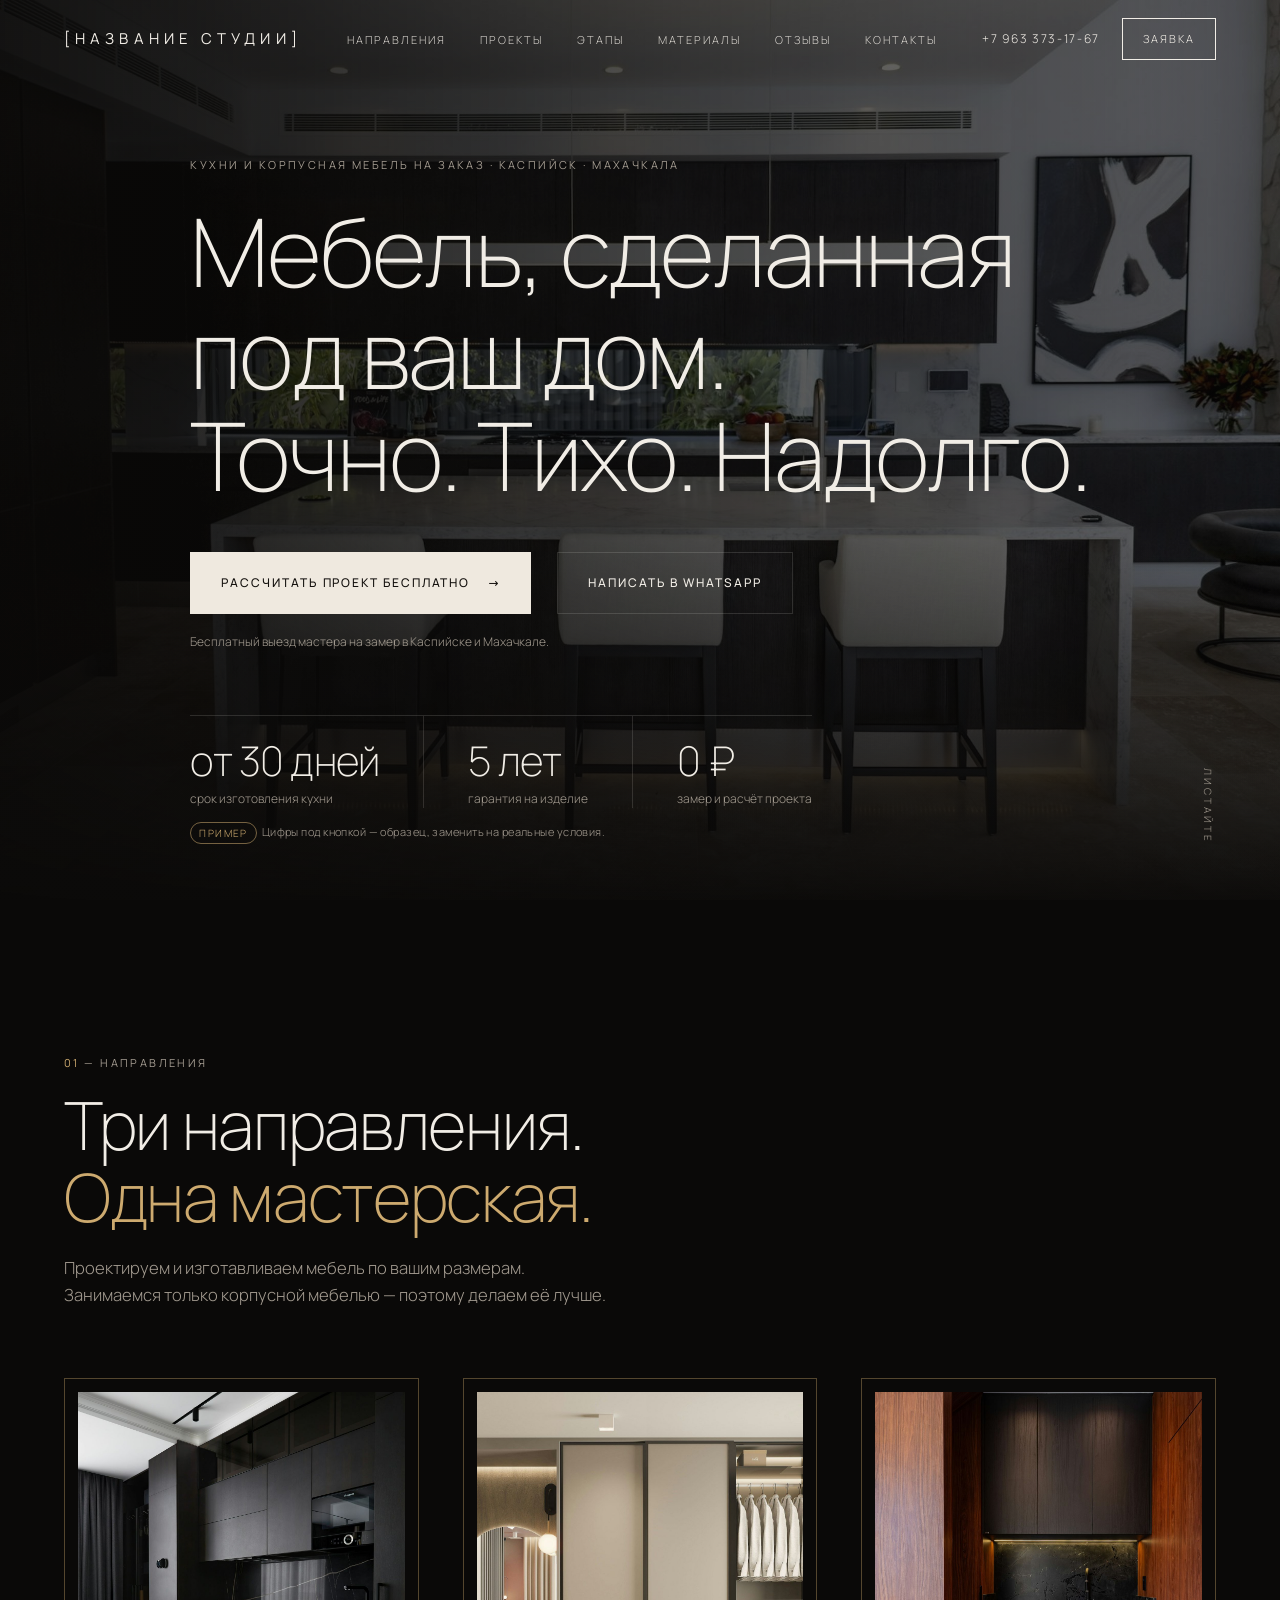
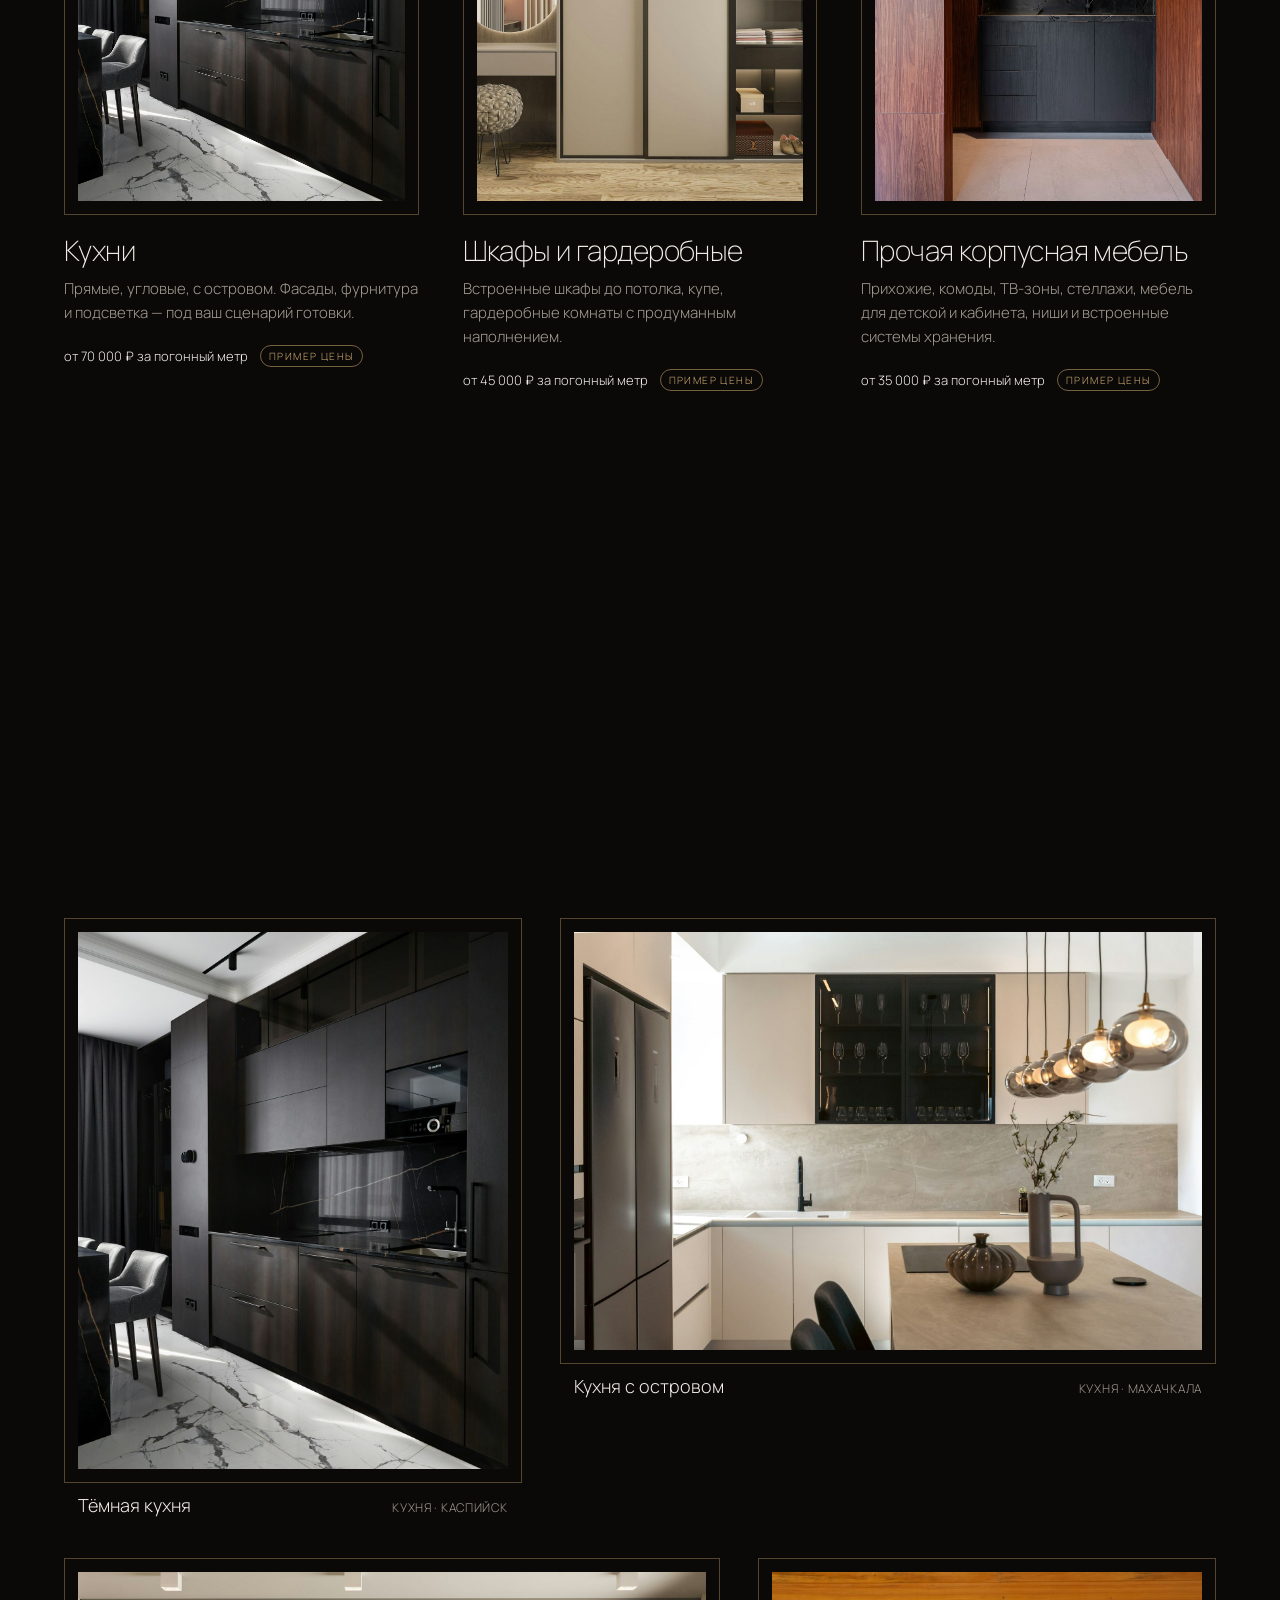
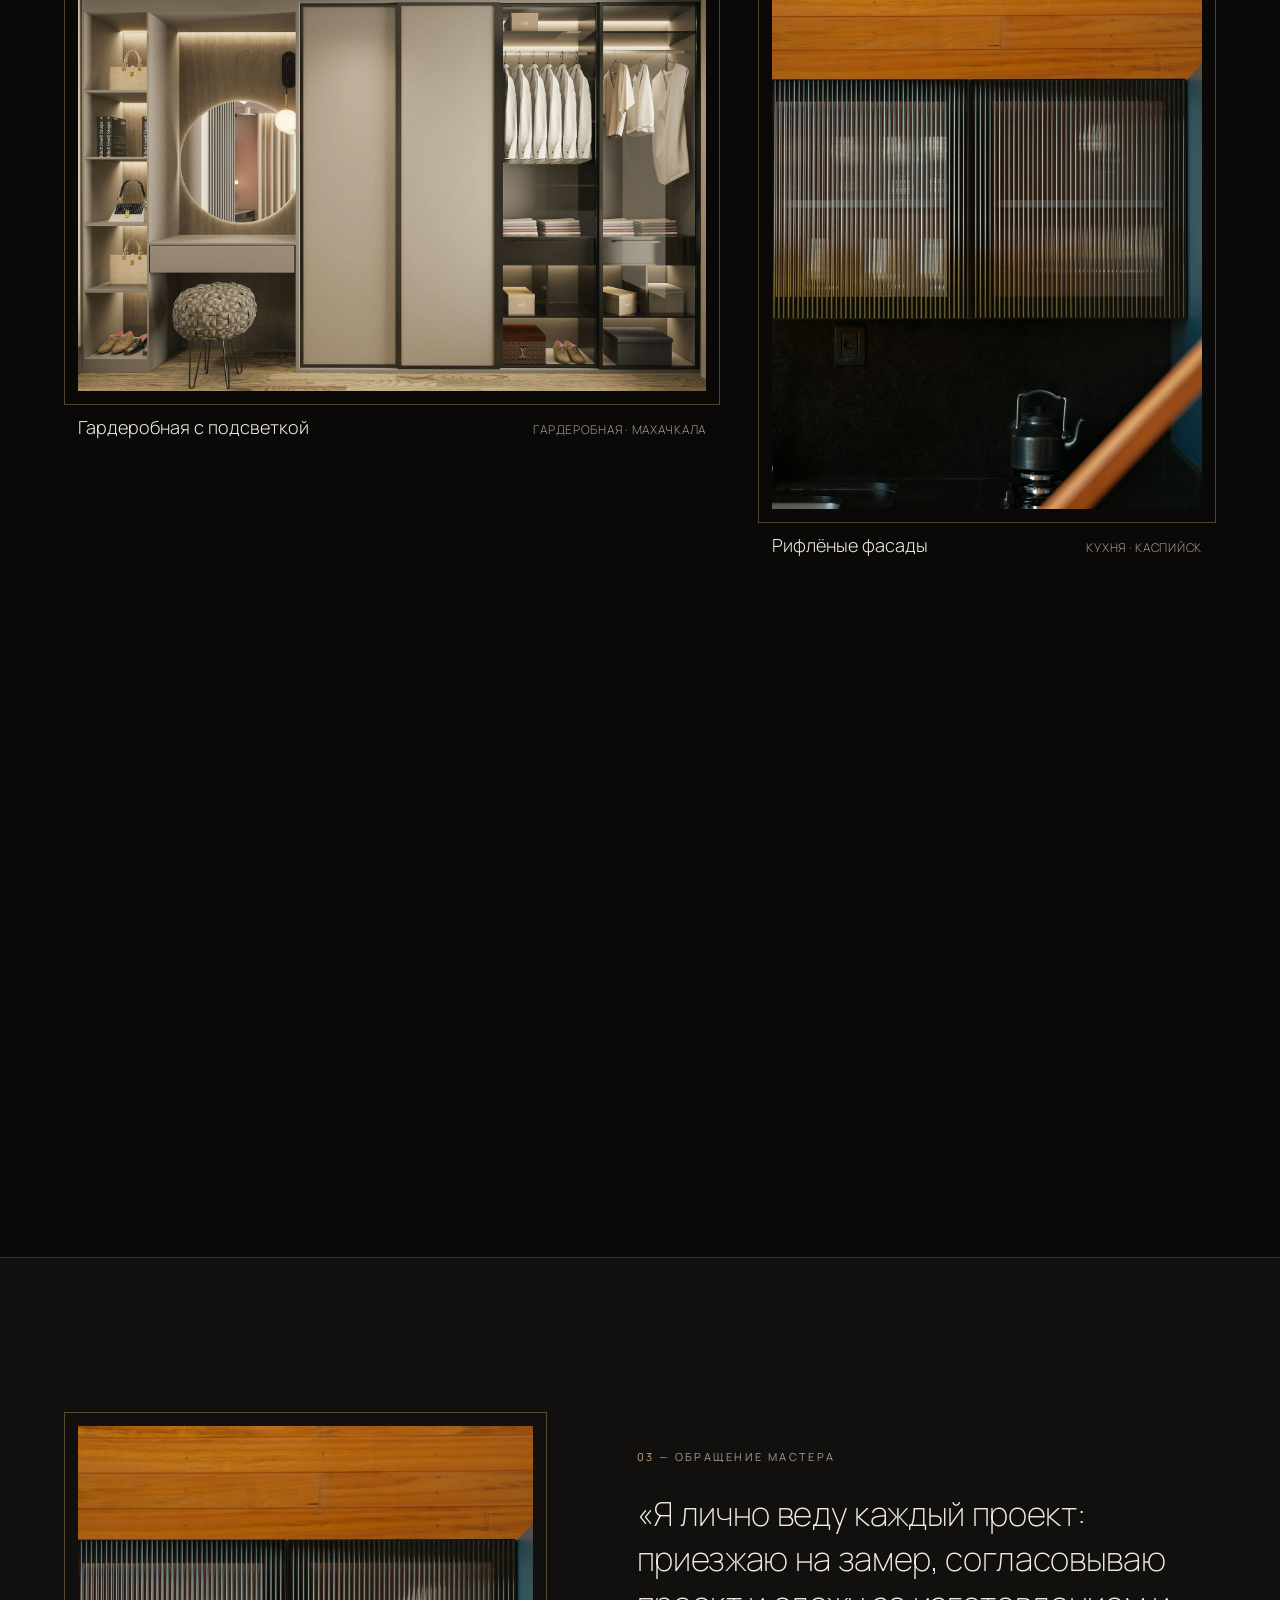
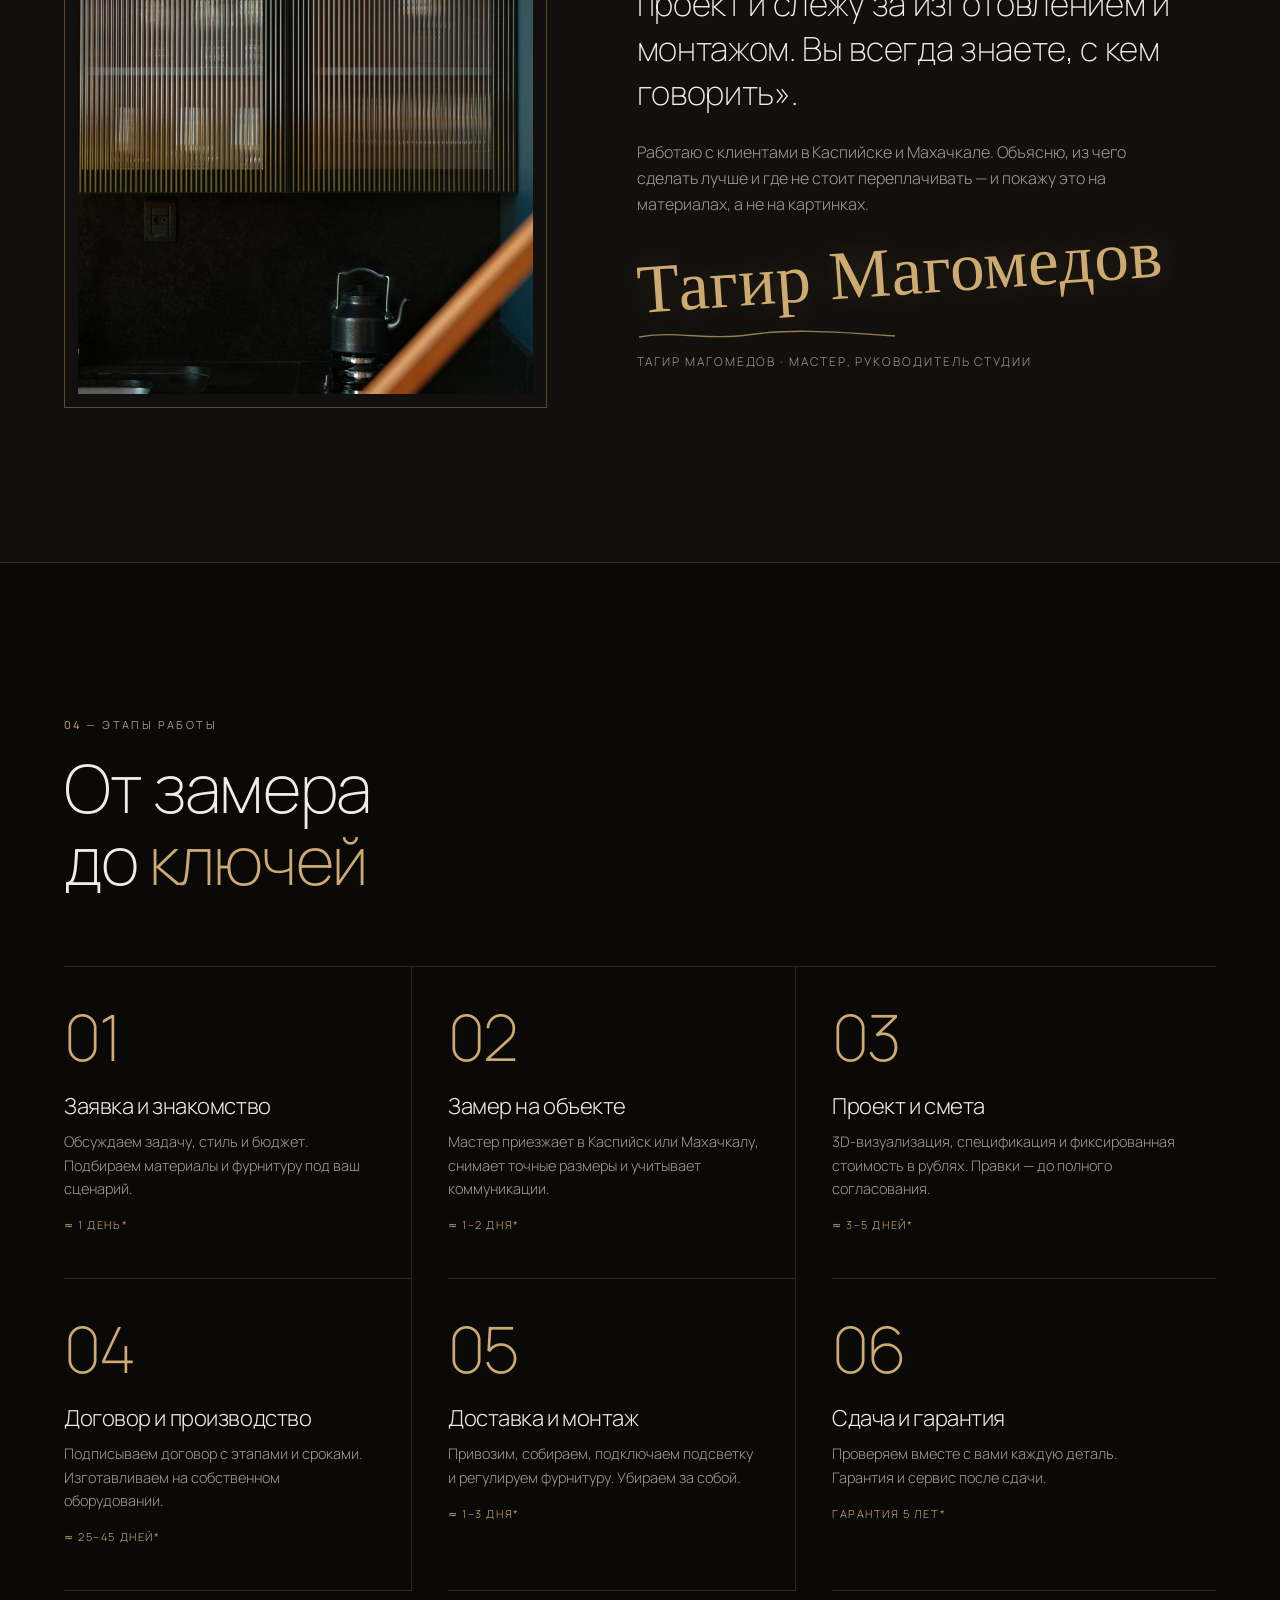
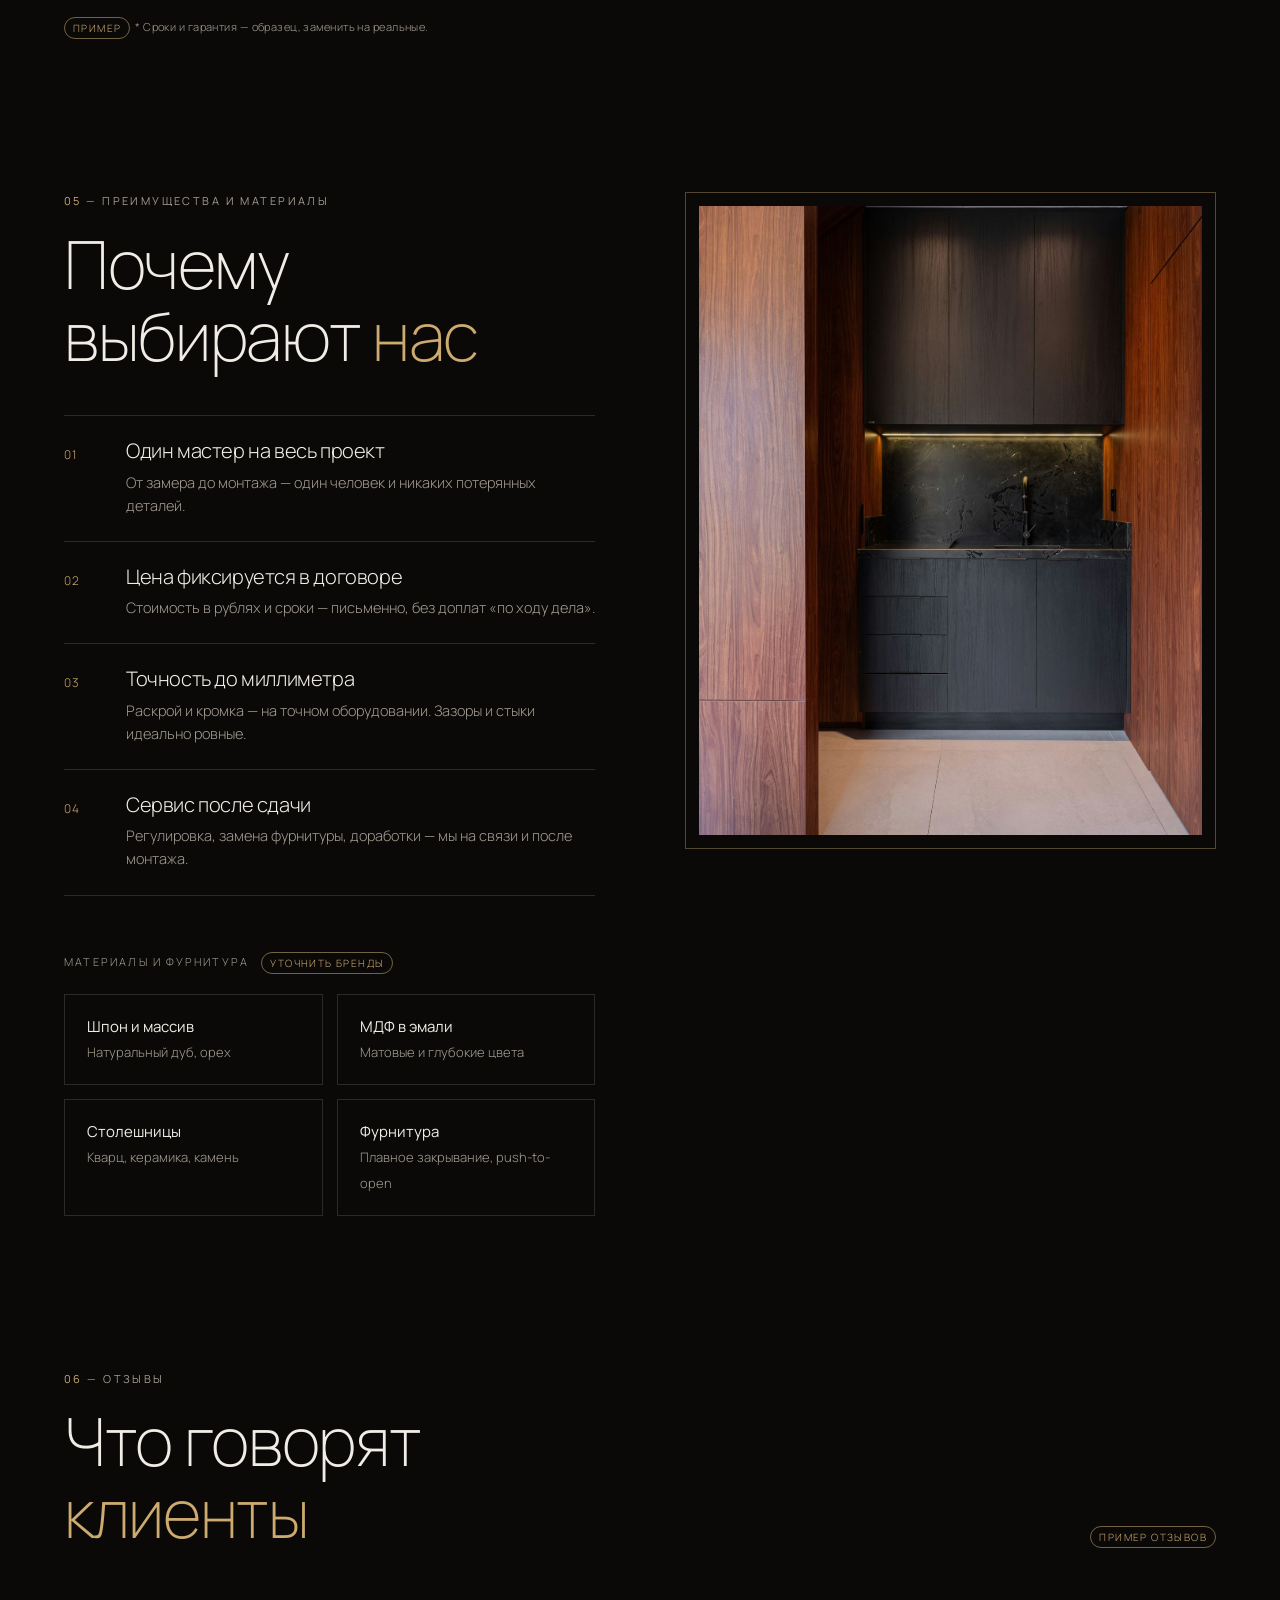
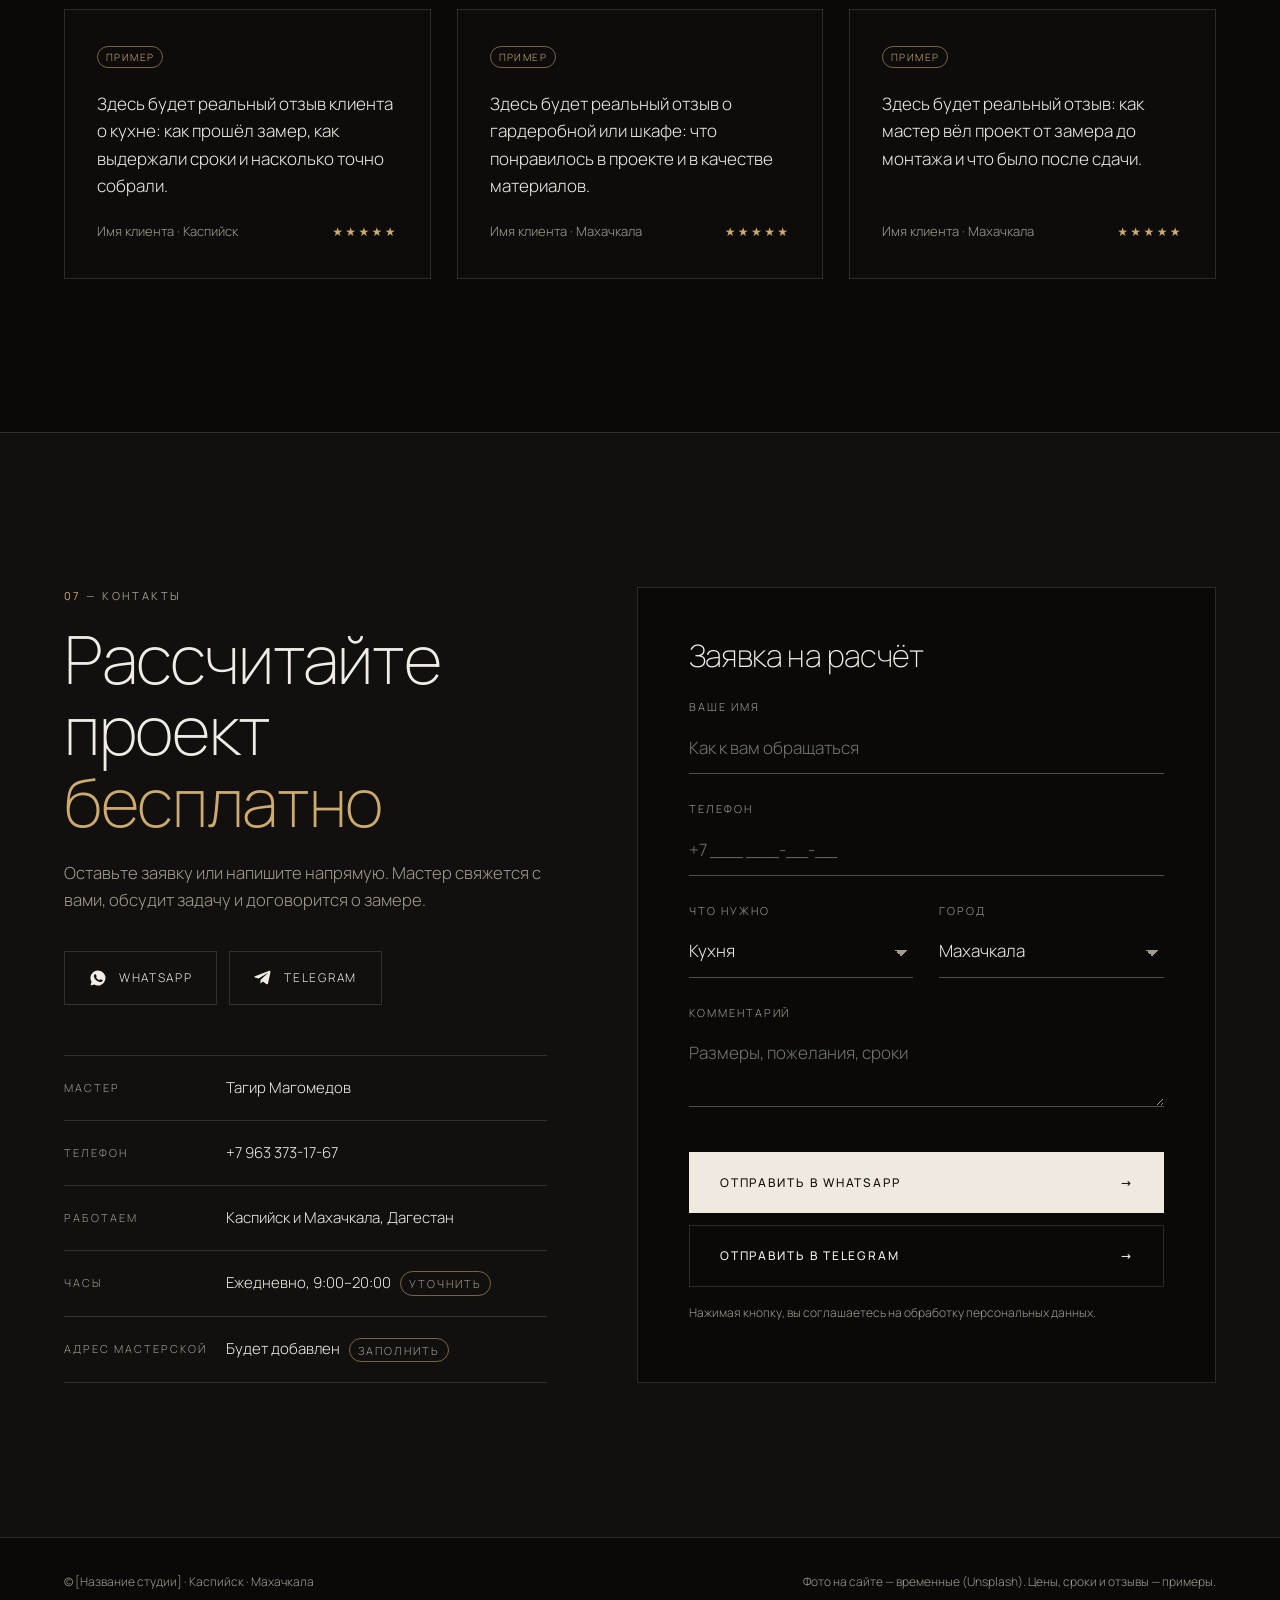
==== index.html @ da03d465 "Site" ====
<!doctype html>
<html lang="ru">
<head>
<meta charset="utf-8">
<meta name="viewport" content="width=device-width,initial-scale=1">
<title>Кухни и корпусная мебель на заказ — Каспийск, Махачкала</title>
<meta name="description" content="Кухни, шкафы, гардеробные и корпусная мебель на заказ в Каспийске и Махачкале. Замер, проект, производство и монтаж. Рассчитать проект бесплатно.">
<meta name="theme-color" content="#0a0908">
<link rel="preload" href="fonts/manrope-cyr.woff2" as="font" type="font/woff2" crossorigin>
<link rel="stylesheet" href="assets/style.css">
</head>
<body>

<header>
  <div class="wrap hd">
    <a href="#top" class="logo" data-brand>[Название студии]</a>
    <nav aria-label="Основное меню">
      <ul>
        <li><a href="#directions">Направления</a></li>
        <li><a href="#portfolio">Проекты</a></li>
        <li><a href="#process">Этапы</a></li>
        <li><a href="#why">Материалы</a></li>
        <li><a href="#reviews">Отзывы</a></li>
        <li><a href="#contact">Контакты</a></li>
      </ul>
    </nav>
    <div class="hd-right">
      <a class="hd-phone" data-phone href="tel:+79633731767">+7 963 373-17-67</a>
      <a class="hd-btn" href="#contact">Заявка</a>
      <button class="burger" aria-label="Меню" aria-expanded="false"><i></i><i></i></button>
    </div>
  </div>
</header>

<main id="top">
<!-- HERO -->
<section class="hero">
  <div class="hero-bg"><img src="img/hero.jpg" alt="Тёмная кухня на заказ с подсвеченным островом" fetchpriority="high"></div>
  <div class="wrap">
    <div class="eyebrow rv">Кухни и корпусная мебель на заказ · Каспийск · Махачкала</div>
    <h1 class="rv" style="--d:.1s"><span>Мебель, сделанная</span><span>под ваш дом.</span><span>Точно. Тихо. Надолго.</span></h1>
    <div class="hero-cta rv" style="--d:.25s">
      <a class="btn btn-light" href="#contact">Рассчитать проект бесплатно <span class="ar">→</span></a>
      <a class="btn btn-line" data-wa href="https://wa.me/79633731767" target="_blank" rel="noopener">Написать в WhatsApp</a>
    </div>
    <p class="hero-note rv" style="--d:.3s">Бесплатный выезд мастера на замер в Каспийске и Махачкале.</p>
    <div class="stats rv" style="--d:.4s">
      <div class="stat"><strong>от 30 дней</strong><span>срок изготовления кухни</span></div>
      <div class="stat"><strong>5 лет</strong><span>гарантия на изделие</span></div>
      <div class="stat"><strong>0 ₽</strong><span>замер и расчёт проекта</span></div>
    </div>
    <p class="stats-note rv" style="--d:.45s"><span class="tag-ex">пример</span>&nbsp; Цифры под кнопкой — образец, заменить на реальные условия.</p>
  </div>
  <div class="scroll-ind">Листайте</div>
</section>

<!-- DIRECTIONS -->
<section class="sec" id="directions">
  <div class="wrap">
    <div class="eyebrow rv"><b>01</b> — Направления</div>
    <h2 class="rv" style="--d:.08s">Три направления.<br><em>Одна мастерская.</em></h2>
    <p class="lead rv" style="--d:.12s">Проектируем и изготавливаем мебель по вашим размерам. Занимаемся только корпусной мебелью — поэтому делаем её лучше.</p>
    <div class="dirs">
      <article class="dir rv">
        <div class="frame"><div class="im"><img src="img/kitchen.jpg" alt="Кухня на заказ" loading="lazy"></div></div>
        <h3>Кухни</h3>
        <p>Прямые, угловые, с островом. Фасады, фурнитура и подсветка — под ваш сценарий готовки.</p>
        <div class="meta"><span>от 70 000 ₽ за погонный метр</span><span class="tag-ex">пример цены</span></div>
      </article>
      <article class="dir rv" style="--d:.1s">
        <div class="frame"><div class="im"><img src="img/wardrobe.jpg" alt="Шкаф-купе и гардеробная" loading="lazy"></div></div>
        <h3>Шкафы и гардеробные</h3>
        <p>Встроенные шкафы до потолка, купе, гардеробные комнаты с продуманным наполнением.</p>
        <div class="meta"><span>от 45 000 ₽ за погонный метр</span><span class="tag-ex">пример цены</span></div>
      </article>
      <article class="dir rv" style="--d:.2s">
        <div class="frame"><div class="im"><img src="img/cabinet.jpg" alt="Корпусная мебель на заказ" loading="lazy"></div></div>
        <h3>Прочая корпусная мебель</h3>
        <p>Прихожие, комоды, ТВ-зоны, стеллажи, мебель для детской и кабинета, ниши и встроенные системы хранения.</p>
        <div class="meta"><span>от 35 000 ₽ за погонный метр</span><span class="tag-ex">пример цены</span></div>
      </article>
    </div>
    <p class="not-do rv">Мы специализируемся на корпусной мебели. Мягкую мебель, столы и стулья не изготавливаем.</p>
  </div>
</section>

<!-- PORTFOLIO -->
<section class="sec" id="portfolio" style="padding-top:0">
  <div class="wrap">
    <div class="pf-head">
      <div>
        <div class="eyebrow rv"><b>02</b> — Проекты</div>
        <h2 class="rv" style="--d:.08s">Работы, которые<br><em>говорят сами</em></h2>
      </div>
      <p class="lead rv" style="margin:0"><span class="tag-ex">фото-заглушки</span><br>Сейчас здесь временные фотографии. Заменим их на реальные работы мастерской.</p>
    </div>
    <div class="pf">
      <figure class="p1 rv"><div class="frame"><div class="im"><img src="img/portfolio-1.jpg" alt="Проект: тёмная кухня" loading="lazy"></div></div><figcaption class="cap"><b>Тёмная кухня</b><span>КУХНЯ · КАСПИЙСК</span></figcaption></figure>
      <figure class="p2 rv" style="--d:.1s"><div class="frame"><div class="im"><img src="img/portfolio-2.jpg" alt="Проект: кухня с островом" loading="lazy"></div></div><figcaption class="cap"><b>Кухня с островом</b><span>КУХНЯ · МАХАЧКАЛА</span></figcaption></figure>
      <figure class="p3 rv"><div class="frame"><div class="im"><img src="img/portfolio-3.jpg" alt="Проект: гардеробная" loading="lazy"></div></div><figcaption class="cap"><b>Гардеробная с подсветкой</b><span>ГАРДЕРОБНАЯ · МАХАЧКАЛА</span></figcaption></figure>
      <figure class="p4 rv" style="--d:.1s"><div class="frame"><div class="im"><img src="img/portfolio-4.jpg" alt="Проект: рифлёные фасады" loading="lazy"></div></div><figcaption class="cap"><b>Рифлёные фасады</b><span>КУХНЯ · КАСПИЙСК</span></figcaption></figure>
      <figure class="p5 rv"><div class="frame"><div class="im"><img src="img/portfolio-5.jpg" alt="Проект: кухня в шпоне" loading="lazy"></div></div><figcaption class="cap"><b>Кухня в шпоне</b><span>КУХНЯ · КАСПИЙСК</span></figcaption></figure>
      <figure class="p6 rv" style="--d:.1s"><div class="frame"><div class="im"><img src="img/portfolio-6.jpg" alt="Проект: шкаф в спальне" loading="lazy"></div></div><figcaption class="cap"><b>Шкаф в спальне</b><span>ШКАФ · МАХАЧКАЛА</span></figcaption></figure>
    </div>
  </div>
</section>

<!-- MASTER -->
<section class="sec master" id="master">
  <div class="wrap master-g">
    <div class="frame rv"><div class="im"><img src="img/material.jpg" alt="Фасады из шпона и рифлёного дерева" loading="lazy"></div></div>
    <div>
      <div class="eyebrow rv"><b>03</b> — Обращение мастера</div>
      <p class="quote rv" style="--d:.08s">«Я лично веду каждый проект: приезжаю на замер, согласовываю проект и слежу за изготовлением и монтажом. Вы всегда знаете, с кем говорить».</p>
      <p class="quote-p rv" style="--d:.14s">Работаю с клиентами в Каспийске и Махачкале. Объясню, из чего сделать лучше и где не стоит переплачивать — и покажу это на материалах, а не на картинках.</p>
      <div class="sign rv" style="--d:.22s">
        <span class="hand" data-master>Тагир Магомедов</span>
        <svg viewBox="0 0 260 14" preserveAspectRatio="none" aria-hidden="true"><path d="M2 9 C 40 2, 70 13, 110 7 S 190 3, 258 8"/></svg>
        <small>Тагир Магомедов · мастер, руководитель студии</small>
      </div>
    </div>
  </div>
</section>

<!-- PROCESS -->
<section class="sec" id="process">
  <div class="wrap">
    <div class="eyebrow rv"><b>04</b> — Этапы работы</div>
    <h2 class="rv" style="--d:.08s">От замера<br>до <em>ключей</em></h2>
    <div class="steps">
      <div class="step rv"><div class="n">01</div><h3>Заявка и знакомство</h3><p>Обсуждаем задачу, стиль и бюджет. Подбираем материалы и фурнитуру под ваш сценарий.</p><span class="d">≈ 1 день*</span></div>
      <div class="step rv" style="--d:.08s"><div class="n">02</div><h3>Замер на объекте</h3><p>Мастер приезжает в Каспийск или Махачкалу, снимает точные размеры и учитывает коммуникации.</p><span class="d">≈ 1–2 дня*</span></div>
      <div class="step rv" style="--d:.16s"><div class="n">03</div><h3>Проект и смета</h3><p>3D-визуализация, спецификация и фиксированная стоимость в рублях. Правки — до полного согласования.</p><span class="d">≈ 3–5 дней*</span></div>
      <div class="step rv"><div class="n">04</div><h3>Договор и производство</h3><p>Подписываем договор с этапами и сроками. Изготавливаем на собственном оборудовании.</p><span class="d">≈ 25–45 дней*</span></div>
      <div class="step rv" style="--d:.08s"><div class="n">05</div><h3>Доставка и монтаж</h3><p>Привозим, собираем, подключаем подсветку и регулируем фурнитуру. Убираем за собой.</p><span class="d">≈ 1–3 дня*</span></div>
      <div class="step rv" style="--d:.16s"><div class="n">06</div><h3>Сдача и гарантия</h3><p>Проверяем вместе с вами каждую деталь. Гарантия и сервис после сдачи.</p><span class="d">гарантия 5 лет*</span></div>
    </div>
    <p class="stats-note rv" style="margin-top:26px"><span class="tag-ex">пример</span>&nbsp; * Сроки и гарантия — образец, заменить на реальные.</p>
  </div>
</section>

<!-- WHY -->
<section class="sec" id="why" style="padding-top:0">
  <div class="wrap adv-g">
    <div>
      <div class="eyebrow rv"><b>05</b> — Преимущества и материалы</div>
      <h2 class="rv" style="--d:.08s">Почему<br>выбирают <em>нас</em></h2>
      <ul class="adv-list">
        <li class="rv"><span class="i">01</span><h3>Один мастер на весь проект</h3><p>От замера до монтажа — один человек и никаких потерянных деталей.</p></li>
        <li class="rv" style="--d:.06s"><span class="i">02</span><h3>Цена фиксируется в договоре</h3><p>Стоимость в рублях и сроки — письменно, без доплат «по ходу дела».</p></li>
        <li class="rv" style="--d:.12s"><span class="i">03</span><h3>Точность до миллиметра</h3><p>Раскрой и кромка — на точном оборудовании. Зазоры и стыки идеально ровные.</p></li>
        <li class="rv" style="--d:.18s"><span class="i">04</span><h3>Сервис после сдачи</h3><p>Регулировка, замена фурнитуры, доработки — мы на связи и после монтажа.</p></li>
      </ul>
      <div class="mats rv">
        <div class="mats-t">Материалы и фурнитура <span class="tag-ex" style="margin-left:8px">уточнить бренды</span></div>
        <div class="mats-g">
          <div class="mat"><b>Шпон и массив</b><span>Натуральный дуб, орех</span></div>
          <div class="mat"><b>МДФ в эмали</b><span>Матовые и глубокие цвета</span></div>
          <div class="mat"><b>Столешницы</b><span>Кварц, керамика, камень</span></div>
          <div class="mat"><b>Фурнитура</b><span>Плавное закрывание, push-to-open</span></div>
        </div>
      </div>
    </div>
    <div class="adv-img rv" style="--d:.1s"><div class="frame"><div class="im"><img src="img/cabinet.jpg" alt="Корпусная мебель, детали фасадов" loading="lazy"></div></div></div>
  </div>
</section>

<!-- REVIEWS -->
<section class="sec" id="reviews" style="padding-top:0">
  <div class="wrap">
    <div class="rev-top">
      <div>
        <div class="eyebrow rv"><b>06</b> — Отзывы</div>
        <h2 class="rv" style="--d:.08s">Что говорят<br><em>клиенты</em></h2>
      </div>
      <p class="rv"><span class="tag-ex">пример отзывов</span></p>
    </div>
    <div class="revs">
      <div class="rev rv"><span class="tag-ex" style="align-self:flex-start">пример</span><q>Здесь будет реальный отзыв клиента о кухне: как прошёл замер, как выдержали сроки и насколько точно собрали.</q><div class="who"><span>Имя клиента · Каспийск</span><span class="stars">★★★★★</span></div></div>
      <div class="rev rv" style="--d:.1s"><span class="tag-ex" style="align-self:flex-start">пример</span><q>Здесь будет реальный отзыв о гардеробной или шкафе: что понравилось в проекте и в качестве материалов.</q><div class="who"><span>Имя клиента · Махачкала</span><span class="stars">★★★★★</span></div></div>
      <div class="rev rv" style="--d:.2s"><span class="tag-ex" style="align-self:flex-start">пример</span><q>Здесь будет реальный отзыв: как мастер вёл проект от замера до монтажа и что было после сдачи.</q><div class="who"><span>Имя клиента · Махачкала</span><span class="stars">★★★★★</span></div></div>
    </div>
  </div>
</section>

<!-- CONTACT -->
<section class="sec contact-sec" id="contact">
  <div class="wrap cg">
    <div>
      <div class="eyebrow rv"><b>07</b> — Контакты</div>
      <h2 class="rv" style="--d:.08s">Рассчитайте<br>проект <em>бесплатно</em></h2>
      <p class="lead rv" style="--d:.12s">Оставьте заявку или напишите напрямую. Мастер свяжется с вами, обсудит задачу и договорится о замере.</p>
      <div class="messengers rv" style="--d:.16s">
        <a class="mbtn wa" data-wa href="https://wa.me/79633731767" target="_blank" rel="noopener"><svg viewBox="0 0 24 24"><path d="M12 2a10 10 0 0 0-8.6 15.1L2 22l5-1.3A10 10 0 1 0 12 2zm5.4 14.2c-.2.6-1.3 1.2-1.8 1.2-.5.1-1 .2-3.3-.7-2.8-1.2-4.600-4-4.700-4.200-.1-.2-1.100-1.500-1.100-2.800s.7-2 1-2.300c.2-.3.500-.3.700-.3h.5c.2 0 .4 0 .6.500l.8 2c.1.200.1.400 0 .500l-.4.600c-.1.200-.3.300-.1.600.2.300.8 1.300 1.700 2.100 1.200 1 2.100 1.300 2.400 1.500.3.100.5.100.6-.1l.9-1.100c.2-.3.400-.2.600-.1l1.900.9c.3.100.5.200.5.300.1.200.1.800-.2 1.400z"/></svg>WhatsApp</a>
        <a class="mbtn tg" data-tg href="https://t.me/+79633731767" target="_blank" rel="noopener"><svg viewBox="0 0 24 24"><path d="M21.900 4.200 18.700 19.400c-.2 1.100-.9 1.300-1.800.8l-5-3.700-2.400 2.300c-.3.300-.5.500-1 .5l.4-5.100 9.300-8.400c.4-.4-.1-.6-.6-.2L6.100 12.800 1.200 11.300c-1.100-.3-1.100-1.100.2-1.600L20.300 2.400c.9-.3 1.700.2 1.600 1.800z"/></svg>Telegram</a>
      </div>
      <div class="cinfo rv" style="--d:.2s">
        <div class="crow"><span>Мастер</span><div data-master>Тагир Магомедов</div></div>
        <div class="crow"><span>Телефон</span><a data-phone href="tel:+79633731767">+7 963 373-17-67</a></div>
        <div class="crow"><span>Работаем</span><div>Каспийск и Махачкала, Дагестан</div></div>
        <div class="crow"><span>Часы</span><div>Ежедневно, 9:00–20:00 <span class="tag-ex" style="margin-left:6px">уточнить</span></div></div>
        <div class="crow"><span>Адрес мастерской</span><div>Будет добавлен <span class="tag-ex" style="margin-left:6px">заполнить</span></div></div>
      </div>
    </div>
    <form id="lead" class="rv" style="--d:.12s" novalidate>
      <h3>Заявка на расчёт</h3>
      <label class="fld"><span>Ваше имя</span><input name="name" required autocomplete="name" placeholder="Как к вам обращаться"></label>
      <label class="fld"><span>Телефон</span><input name="phone" type="tel" required autocomplete="tel" placeholder="+7 ___ ___-__-__" inputmode="tel"></label>
      <div class="row2">
        <label class="fld"><span>Что нужно</span><select name="type"><option>Кухня</option><option>Шкаф / гардеробная</option><option>Прочая корпусная мебель</option></select></label>
        <label class="fld"><span>Город</span><select name="city"><option>Махачкала</option><option>Каспийск</option></select></label>
      </div>
      <label class="fld"><span>Комментарий</span><textarea name="msg" rows="2" placeholder="Размеры, пожелания, сроки"></textarea></label>
      <button class="btn btn-light" type="submit" data-via="wa">Отправить в WhatsApp <span class="ar">→</span></button>
      <button class="btn btn-line" type="submit" data-via="tg" style="margin-top:12px">Отправить в Telegram <span class="ar">→</span></button>
      <p class="ok">Откроется WhatsApp/Telegram с готовым текстом заявки — отправьте его мастеру.</p>
      <p class="fnote">Нажимая кнопку, вы соглашаетесь на обработку персональных данных.</p>
    </form>
  </div>
</section>
</main>

<footer>
  <div class="wrap">
    <span>© <span data-brand>[Название студии]</span> · Каспийск · Махачкала</span>
    <span>Фото на сайте — временные (Unsplash). Цены, сроки и отзывы — примеры.</span>
  </div>
</footer>

<a class="fab" data-wa href="https://wa.me/79633731767" target="_blank" rel="noopener" aria-label="Написать в WhatsApp"><svg viewBox="0 0 24 24"><path d="M12 2a10 10 0 0 0-8.600 15.100L2 22l5-1.300A10 10 0 1 0 12 2zm5.400 14.200c-.2.600-1.300 1.200-1.800 1.200-.5.100-1 .2-3.300-.7-2.800-1.200-4.600-4-4.700-4.200-.1-.2-1.100-1.500-1.100-2.800s.7-2 1-2.300c.2-.3.500-.3.700-.3h.5c.2 0 .4 0 .6.500l.8 2c.1.200.1.400 0 .5l-.4.600c-.1.200-.3.300-.1.600.2.300.8 1.300 1.700 2.100 1.200 1 2.100 1.300 2.400 1.500.3.100.5.100.6-.1l.9-1.100c.2-.3.400-.2.600-.1l1.900.9c.3.100.5.200.5.300.1.200.1.800-.2 1.400z"/></svg></a>

<script src="assets/site.js"></script>
</body>
</html>
---- assets/style.css ----
@font-face{font-family:'Manrope';font-weight:200 700;font-display:swap;src:url(../fonts/manrope-cyr.woff2) format('woff2');unicode-range:U+0301,U+0400-045F,U+0490-0491,U+04B0-04B1,U+2116}
@font-face{font-family:'Manrope';font-weight:200 700;font-display:swap;src:url(../fonts/manrope-latinext.woff2) format('woff2');unicode-range:U+0100-02BA,U+02BD-02C5,U+02C7-02CC,U+02CE-02D7,U+02DD-02FF,U+0304,U+0308,U+0329,U+1D00-1DBF,U+1E00-1E9F,U+1EF2-1EFF,U+2020,U+20A0-20AB,U+20AD-20C4,U+2113,U+2C60-2C7F,U+A720-A7FF}
@font-face{font-family:'Manrope';font-weight:200 700;font-display:swap;src:url(../fonts/manrope-latin.woff2) format('woff2');unicode-range:U+0000-00FF,U+0131,U+0152-0153,U+02BB-02BC,U+02C6,U+02DA,U+02DC,U+0304,U+0308,U+0329,U+2000-206F,U+20AC,U+2122,U+2191,U+2193,U+2212,U+2215,U+FEFF,U+FFFD}
@font-face{font-family:'Marck Script';font-display:swap;src:url(../fonts/marck-cyr.woff2) format('woff2');unicode-range:U+0301,U+0400-045F,U+0490-0491,U+04B0-04B1,U+2116}
@font-face{font-family:'Marck Script';font-display:swap;src:url(../fonts/marck-latin.woff2) format('woff2');unicode-range:U+0000-00FF,U+0131,U+0152-0153,U+02BB-02BC,U+02C6,U+02DA,U+02DC,U+2000-206F,U+20AC,U+2122}

:root{
  --bg:#0a0908;--bg2:#12100e;--bg3:#1a1713;
  --text:#f1ede6;--muted:#a39b90;--line:rgba(241,237,230,.14);
  --gold:#cdaa6f;--btn:#efe9df;
  --pad:clamp(20px,5vw,72px);
  --ease:cubic-bezier(.2,.7,.2,1);
}
*{box-sizing:border-box;margin:0;padding:0}
html{scroll-behavior:smooth;-webkit-text-size-adjust:100%}
body{background:var(--bg);color:var(--text);font-family:'Manrope',system-ui,-apple-system,'Segoe UI',Roboto,sans-serif;font-weight:300;line-height:1.6;overflow-x:hidden;-webkit-font-smoothing:antialiased}
img{display:block;max-width:100%}
a{color:inherit;text-decoration:none}
button,input,select,textarea{font:inherit;color:inherit}
.wrap{padding-inline:var(--pad);max-width:1480px;margin-inline:auto}
section{position:relative}
.eyebrow{font-size:11px;letter-spacing:.22em;text-transform:uppercase;color:var(--muted);font-weight:400}
.eyebrow b{color:var(--gold);font-weight:400}
h1,h2,h3{font-weight:200;letter-spacing:-.02em;line-height:1.08}
h2{font-size:clamp(34px,5.2vw,76px);margin-top:18px}
h2 em{font-style:normal;color:var(--gold)}
.sec{padding:clamp(80px,12vw,170px) 0}
.lead{color:var(--muted);font-size:clamp(16px,1.3vw,19px);max-width:560px;margin-top:22px}
.tag-ex{display:inline-block;font-size:10px;letter-spacing:.14em;text-transform:uppercase;border:1px solid rgba(205,170,111,.55);color:var(--gold);padding:2px 8px;border-radius:20px;vertical-align:middle;white-space:nowrap}

/* buttons */
.btn{display:inline-flex;align-items:center;gap:18px;padding:20px 30px;font-size:12px;letter-spacing:.16em;text-transform:uppercase;font-weight:500;transition:.4s var(--ease);cursor:pointer;border:1px solid transparent;position:relative}
.btn-light{background:var(--btn);color:#14110e}
.btn-light:hover{background:#fff;transform:translateY(-2px);box-shadow:0 14px 40px rgba(205,170,111,.18)}
.btn-light .ar{transition:transform .4s var(--ease)}
.btn-light:hover .ar{transform:translateX(6px)}
.btn-line{border-color:var(--line);color:var(--text);background:transparent}
.btn-line:hover{border-color:var(--gold);color:var(--gold)}
.link-u{font-size:12px;letter-spacing:.16em;text-transform:uppercase;border-bottom:1px solid var(--text);padding-bottom:4px;transition:.3s}
.link-u:hover{color:var(--gold);border-color:var(--gold)}

/* header */
header{position:fixed;inset:0 0 auto 0;z-index:50;transition:background .5s,backdrop-filter .5s,padding .4s}
header.solid{background:rgba(10,9,8,.82);backdrop-filter:blur(14px);-webkit-backdrop-filter:blur(14px);border-bottom:1px solid var(--line)}
.hd{display:flex;align-items:center;justify-content:space-between;gap:24px;height:78px}
.logo{font-size:15px;letter-spacing:.34em;text-transform:uppercase;font-weight:400;white-space:nowrap}
nav ul{display:flex;gap:34px;list-style:none}
nav a{font-size:11px;letter-spacing:.18em;text-transform:uppercase;position:relative;padding:6px 0;opacity:.85;transition:.3s}
nav a::after{content:'';position:absolute;left:0;bottom:0;height:1px;width:0;background:var(--gold);transition:width .4s var(--ease)}
nav a:hover{opacity:1}nav a:hover::after{width:100%}
.hd-right{display:flex;align-items:center;gap:22px}
.hd-phone{font-size:12px;letter-spacing:.14em;white-space:nowrap}
.hd-btn{border:1px solid var(--text);padding:11px 20px;font-size:11px;letter-spacing:.18em;text-transform:uppercase;transition:.3s}
.hd-btn:hover{background:var(--text);color:#111}
.burger{display:none;width:44px;height:44px;background:none;border:0;position:relative;cursor:pointer}
.burger i{position:absolute;left:10px;right:10px;height:1px;background:var(--text);transition:.35s var(--ease)}
.burger i:nth-child(1){top:18px}.burger i:nth-child(2){top:26px}
.menu-open .burger i:nth-child(1){top:22px;transform:rotate(45deg)}
.menu-open .burger i:nth-child(2){top:22px;transform:rotate(-45deg)}

/* hero */
.hero{min-height:100vh;min-height:100svh;display:flex;align-items:flex-end;padding:130px 0 56px;overflow:hidden;isolation:isolate}
.hero-bg{position:absolute;inset:0;z-index:-2}
.hero-bg img{width:100%;height:100%;object-fit:cover;object-position:center 60%;transform:scale(1.08);animation:kb 22s ease-out forwards;filter:brightness(.8) saturate(.9)}
@keyframes kb{to{transform:scale(1)}}
.hero::before{content:'';position:absolute;inset:0;z-index:-1;background:linear-gradient(90deg,rgba(10,9,8,.92) 0%,rgba(10,9,8,.62) 55%,rgba(10,9,8,.42) 100%),linear-gradient(0deg,rgba(10,9,8,.95) 0%,transparent 40%)}
.hero h1{font-size:clamp(40px,7.4vw,112px);max-width:12.5em;margin-top:26px}
.hero h1 span{display:block}
.hero-cta{display:flex;flex-wrap:wrap;align-items:center;gap:22px 26px;margin-top:46px}
.hero-note{margin-top:18px;font-size:12px;color:var(--muted)}
.stats{display:grid;grid-template-columns:repeat(3,minmax(0,auto));gap:0;margin-top:64px;border-top:1px solid var(--line);width:fit-content;max-width:100%}
.stat{padding:22px 44px 0 0;margin-right:44px;border-right:1px solid var(--line)}
.stat:last-child{border:0;margin:0;padding-right:0}
.stat strong{display:block;font-size:clamp(28px,3.2vw,46px);font-weight:200;letter-spacing:-.02em;line-height:1.1}
.stat span{display:block;font-size:12px;color:var(--muted);margin-top:6px;max-width:190px}
.stats-note{margin-top:14px;font-size:11px;color:var(--muted);letter-spacing:.04em}
.scroll-ind{position:absolute;right:var(--pad);bottom:56px;writing-mode:vertical-rl;font-size:10px;letter-spacing:.3em;text-transform:uppercase;color:var(--muted)}

/* frame */
.frame{position:relative;padding:0;margin:14px}
.frame::before{content:'';position:absolute;inset:-14px;border:1px solid rgba(205,170,111,.38);pointer-events:none;transition:.6s var(--ease);z-index:2}
.frame:hover::before{inset:-20px;border-color:rgba(205,170,111,.7)}
.frame .im{overflow:hidden;position:relative;background:var(--bg3)}
.frame img{width:100%;height:100%;object-fit:cover;transition:transform 1.4s var(--ease)}
.frame:hover img{transform:scale(1.045)}

/* directions */
.dirs{display:grid;grid-template-columns:repeat(3,1fr);gap:clamp(28px,3.4vw,56px);margin-top:70px}
.dir .im{aspect-ratio:4/5}
.dir h3{font-size:clamp(24px,2.2vw,32px);margin-top:34px}
.dir p{color:var(--muted);margin-top:12px;font-size:15px}
.dir .meta{display:flex;flex-wrap:wrap;gap:8px 12px;align-items:center;margin-top:20px;font-size:13px}
.dir ul{list-style:none;margin-top:18px;font-size:14px;color:#cfc8bd}
.dir li{padding:9px 0;border-top:1px solid var(--line)}
.dir li:last-child{border-bottom:1px solid var(--line)}
.not-do{margin-top:56px;padding:22px 0;border-top:1px solid var(--line);color:var(--muted);font-size:14px}

/* portfolio */
.pf-head{display:flex;justify-content:space-between;align-items:flex-end;gap:30px;flex-wrap:wrap}
.pf{display:grid;grid-template-columns:repeat(12,1fr);gap:clamp(28px,3vw,48px);margin-top:70px}
.pf figure{margin:0}
.pf .p1{grid-column:span 5}.pf .p2{grid-column:span 7}.pf .p3{grid-column:span 7}.pf .p4{grid-column:span 5}.pf .p5{grid-column:span 4}.pf .p6{grid-column:span 8}
.pf .p1 .im,.pf .p4 .im{aspect-ratio:4/5}.pf .p2 .im,.pf .p3 .im{aspect-ratio:3/2}.pf .p5 .im{aspect-ratio:3/4}.pf .p6 .im{aspect-ratio:16/9}
.cap{padding:0 14px;display:flex;justify-content:space-between;gap:16px;align-items:baseline;margin-top:22px;font-size:14px}
.cap b{font-weight:300;font-size:18px}
.cap span{color:var(--muted);font-size:12px;letter-spacing:.06em}

/* master letter */
.master{background:var(--bg2);border-block:1px solid var(--line)}
.master-g{display:grid;grid-template-columns:5fr 6fr;gap:clamp(40px,7vw,120px);align-items:center}
.master .im{aspect-ratio:4/5}
.quote{font-size:clamp(22px,2.6vw,38px);font-weight:200;line-height:1.35;letter-spacing:-.01em;margin-top:26px}
.quote-p{color:var(--muted);margin-top:24px;max-width:540px}
.sign{margin-top:38px;display:flex;flex-direction:column;gap:2px}
.sign .hand{font-family:'Marck Script','Segoe Script',cursive;font-size:clamp(46px,5.4vw,78px);line-height:1;color:var(--gold);transform:rotate(-4deg);transform-origin:left center;display:inline-block;letter-spacing:.01em;text-shadow:0 0 30px rgba(205,170,111,.18)}
.sign small{font-size:12px;letter-spacing:.16em;text-transform:uppercase;color:var(--muted);margin-top:8px}
.sign svg{width:min(260px,70%);height:14px;margin-top:2px;stroke:var(--gold);fill:none;stroke-width:1.4;opacity:.7}

/* process */
.steps{display:grid;grid-template-columns:repeat(3,1fr);margin-top:70px;border-top:1px solid var(--line)}
.step{padding:38px 36px 44px 0;border-bottom:1px solid var(--line);position:relative;transition:.5s var(--ease)}
.step:not(:nth-child(3n)){border-right:1px solid var(--line);margin-right:36px}
.step:not(:nth-child(3n)){padding-right:36px}
.step .n{font-size:clamp(46px,5vw,72px);font-weight:200;color:var(--gold);line-height:1;letter-spacing:-.03em}
.step h3{font-size:22px;margin-top:26px;font-weight:300}
.step p{color:var(--muted);font-size:14.5px;margin-top:12px}
.step .d{display:block;margin-top:16px;font-size:11px;letter-spacing:.14em;text-transform:uppercase;color:var(--gold)}
.step:hover{transform:translateY(-4px)}

/* advantages */
.adv-g{display:grid;grid-template-columns:1fr 1fr;gap:clamp(40px,7vw,120px);align-items:start}
.adv-list{list-style:none;margin-top:44px}
.adv-list li{display:grid;grid-template-columns:48px 1fr;gap:6px 14px;padding:24px 0;border-top:1px solid var(--line)}
.adv-list li:last-child{border-bottom:1px solid var(--line)}
.adv-list .i{color:var(--gold);font-size:12px;letter-spacing:.1em;padding-top:5px}
.adv-list h3{font-size:20px;font-weight:300}
.adv-list p{grid-column:2;color:var(--muted);font-size:14.5px}
.adv-img .im{aspect-ratio:4/5}
.mats{margin-top:56px}
.mats-t{font-size:11px;letter-spacing:.2em;text-transform:uppercase;color:var(--muted)}
.mats-g{display:grid;grid-template-columns:repeat(2,1fr);gap:14px;margin-top:20px}
.mat{border:1px solid var(--line);padding:20px 22px;transition:.4s var(--ease)}
.mat:hover{border-color:rgba(205,170,111,.6);background:rgba(205,170,111,.04)}
.mat b{display:block;font-weight:400;font-size:15px}
.mat span{font-size:13px;color:var(--muted)}

/* reviews */
.rev-top{display:flex;justify-content:space-between;align-items:flex-end;gap:24px;flex-wrap:wrap}
.revs{display:grid;grid-template-columns:repeat(3,1fr);gap:clamp(18px,2vw,32px);margin-top:60px}
.rev{border:1px solid var(--line);padding:36px 32px;display:flex;flex-direction:column;gap:22px;position:relative;transition:.5s var(--ease);background:rgba(255,255,255,.012)}
.rev:hover{border-color:rgba(205,170,111,.5);transform:translateY(-4px)}
.rev q{font-size:17px;line-height:1.6;font-weight:300;quotes:none}
.rev .who{margin-top:auto;font-size:13px;color:var(--muted);display:flex;justify-content:space-between;gap:10px;align-items:center;flex-wrap:wrap}
.rev .stars{color:var(--gold);letter-spacing:.2em;font-size:12px}

/* form */
.contact-sec{background:var(--bg2);border-top:1px solid var(--line)}
.cg{display:grid;grid-template-columns:5fr 6fr;gap:clamp(40px,7vw,120px)}
.messengers{display:flex;flex-wrap:wrap;gap:12px;margin-top:38px}
.mbtn{display:inline-flex;align-items:center;gap:12px;padding:16px 24px;border:1px solid var(--line);font-size:12px;letter-spacing:.14em;text-transform:uppercase;transition:.4s var(--ease)}
.mbtn svg{width:18px;height:18px;fill:currentColor}
.mbtn:hover{transform:translateY(-3px)}
.mbtn.wa:hover{border-color:#4fce73;color:#4fce73}
.mbtn.tg:hover{border-color:#47b2ec;color:#47b2ec}
.cinfo{margin-top:50px;border-top:1px solid var(--line)}
.crow{display:grid;grid-template-columns:150px 1fr;gap:12px;padding:20px 0;border-bottom:1px solid var(--line);font-size:15px}
.crow span{font-size:11px;letter-spacing:.18em;text-transform:uppercase;color:var(--muted);padding-top:3px}
.crow a:hover{color:var(--gold)}
form{border:1px solid var(--line);padding:clamp(28px,4vw,56px);background:var(--bg)}
form h3{font-size:clamp(24px,2.4vw,34px)}
.fld{margin-top:26px;display:block}
.fld span{display:block;font-size:11px;letter-spacing:.18em;text-transform:uppercase;color:var(--muted);margin-bottom:6px}
.fld input,.fld select,.fld textarea{width:100%;background:transparent;border:0;border-bottom:1px solid rgba(241,237,230,.3);padding:12px 0;font-size:17px;border-radius:0;outline:0;transition:.3s;font-weight:300}
.fld select{appearance:none;-webkit-appearance:none;background-image:linear-gradient(45deg,transparent 50%,#a39b90 50%),linear-gradient(135deg,#a39b90 50%,transparent 50%);background-position:calc(100% - 12px) 55%,calc(100% - 6px) 55%;background-size:6px 6px;background-repeat:no-repeat}
.fld select option{background:#12100e;color:#f1ede6}
.fld input:focus,.fld select:focus,.fld textarea:focus{border-color:var(--gold)}
.fld textarea{resize:vertical;min-height:70px}
.row2{display:grid;grid-template-columns:1fr 1fr;gap:26px}
form .btn{margin-top:38px;width:100%;justify-content:space-between}
.fnote{margin-top:16px;font-size:12px;color:var(--muted)}
.ok{display:none;margin-top:18px;color:var(--gold);font-size:14px}

footer{padding:34px 0 44px;border-top:1px solid var(--line);font-size:12px;color:var(--muted)}
footer .wrap{display:flex;justify-content:space-between;gap:20px;flex-wrap:wrap}
.fab{position:fixed;right:20px;bottom:20px;z-index:40;width:58px;height:58px;border-radius:50%;background:#25a85a;display:grid;place-items:center;box-shadow:0 10px 34px rgba(0,0,0,.5);transition:.4s var(--ease);transform:translateY(90px);opacity:0}
.fab.show{transform:none;opacity:1}
.fab:hover{transform:scale(1.08)}
.fab svg{width:28px;height:28px;fill:#fff}

/* reveal */
.js .rv{opacity:0;transform:translateY(34px);transition:opacity 1.1s var(--ease),transform 1.1s var(--ease);transition-delay:var(--d,0s)}
.js .rv.in{opacity:1;transform:none}
.js .hero .rv{animation:up 1.2s var(--ease) both;animation-delay:var(--d,0s);opacity:1;transform:none;transition:none}
@keyframes up{from{opacity:0;transform:translateY(34px)}to{opacity:1;transform:none}}
@media (prefers-reduced-motion:reduce){*{animation:none!important;transition:none!important}.js .rv{opacity:1;transform:none}html{scroll-behavior:auto}}

/* responsive */
@media (max-width:1100px){
  nav{display:none}
  .burger{display:block}
  .hd-phone{display:none}
  .menu-open nav{display:block;position:fixed;inset:78px 0 0 0;background:rgba(10,9,8,.97);padding:40px var(--pad)}
  .menu-open nav ul{flex-direction:column;gap:6px}
  .menu-open nav a{font-size:20px;letter-spacing:.1em;padding:16px 0;display:block;border-bottom:1px solid var(--line)}
  .menu-open header{background:rgba(10,9,8,.97)}
  .steps{grid-template-columns:1fr 1fr}
  .step:not(:nth-child(3n)){border-right:0;margin-right:0;padding-right:0}
  .step:nth-child(odd){border-right:1px solid var(--line);margin-right:28px;padding-right:28px}
  .revs{grid-template-columns:1fr 1fr}
}
@media (max-width:860px){
  .dirs{grid-template-columns:1fr;gap:60px}
  .dir .im{aspect-ratio:4/3}
  .pf{grid-template-columns:1fr;gap:44px}
  .pf figure[class*=p]{grid-column:auto!important}
  .pf .p1 .im,.pf .p4 .im,.pf .p5 .im{aspect-ratio:4/5}
  .pf .p2 .im,.pf .p3 .im,.pf .p6 .im{aspect-ratio:4/3}
  .master-g,.adv-g,.cg{grid-template-columns:1fr}
  .master .im{aspect-ratio:1/1}
  .adv-img{order:-1}.adv-img .im{aspect-ratio:4/3}
  .revs{grid-template-columns:1fr}
}
@media (max-width:640px){
  .hd{height:64px}.menu-open nav{inset:64px 0 0 0}
  .hd-btn{display:none}
  .logo{font-size:12px;letter-spacing:.22em}
  .hero{padding:100px 0 36px}
  .hero h1{font-size:clamp(34px,10.4vw,48px)}
  .hero-cta{margin-top:32px;gap:18px}
  .hero-cta .btn{width:100%;justify-content:space-between;padding:20px 22px}
  .stats{grid-template-columns:1fr;margin-top:44px}
  .stat{border:0;margin:0;padding:16px 0;border-bottom:1px solid var(--line);display:flex;align-items:baseline;gap:18px}
  .stat strong{min-width:112px;font-size:30px}
  .stat span{margin:0;max-width:none}
  .scroll-ind{display:none}
  .steps{grid-template-columns:1fr}
  .step,.step:nth-child(odd){border-right:0!important;margin-right:0!important;padding:30px 0 34px}
  .mats-g{grid-template-columns:1fr}
  .row2{grid-template-columns:1fr;gap:0}
  .crow{grid-template-columns:1fr;gap:4px}
  .frame::before{inset:-9px}.frame{margin:9px}
  .messengers .mbtn{flex:1 1 100%;justify-content:center}
  .fab{right:14px;bottom:14px;width:54px;height:54px}
}
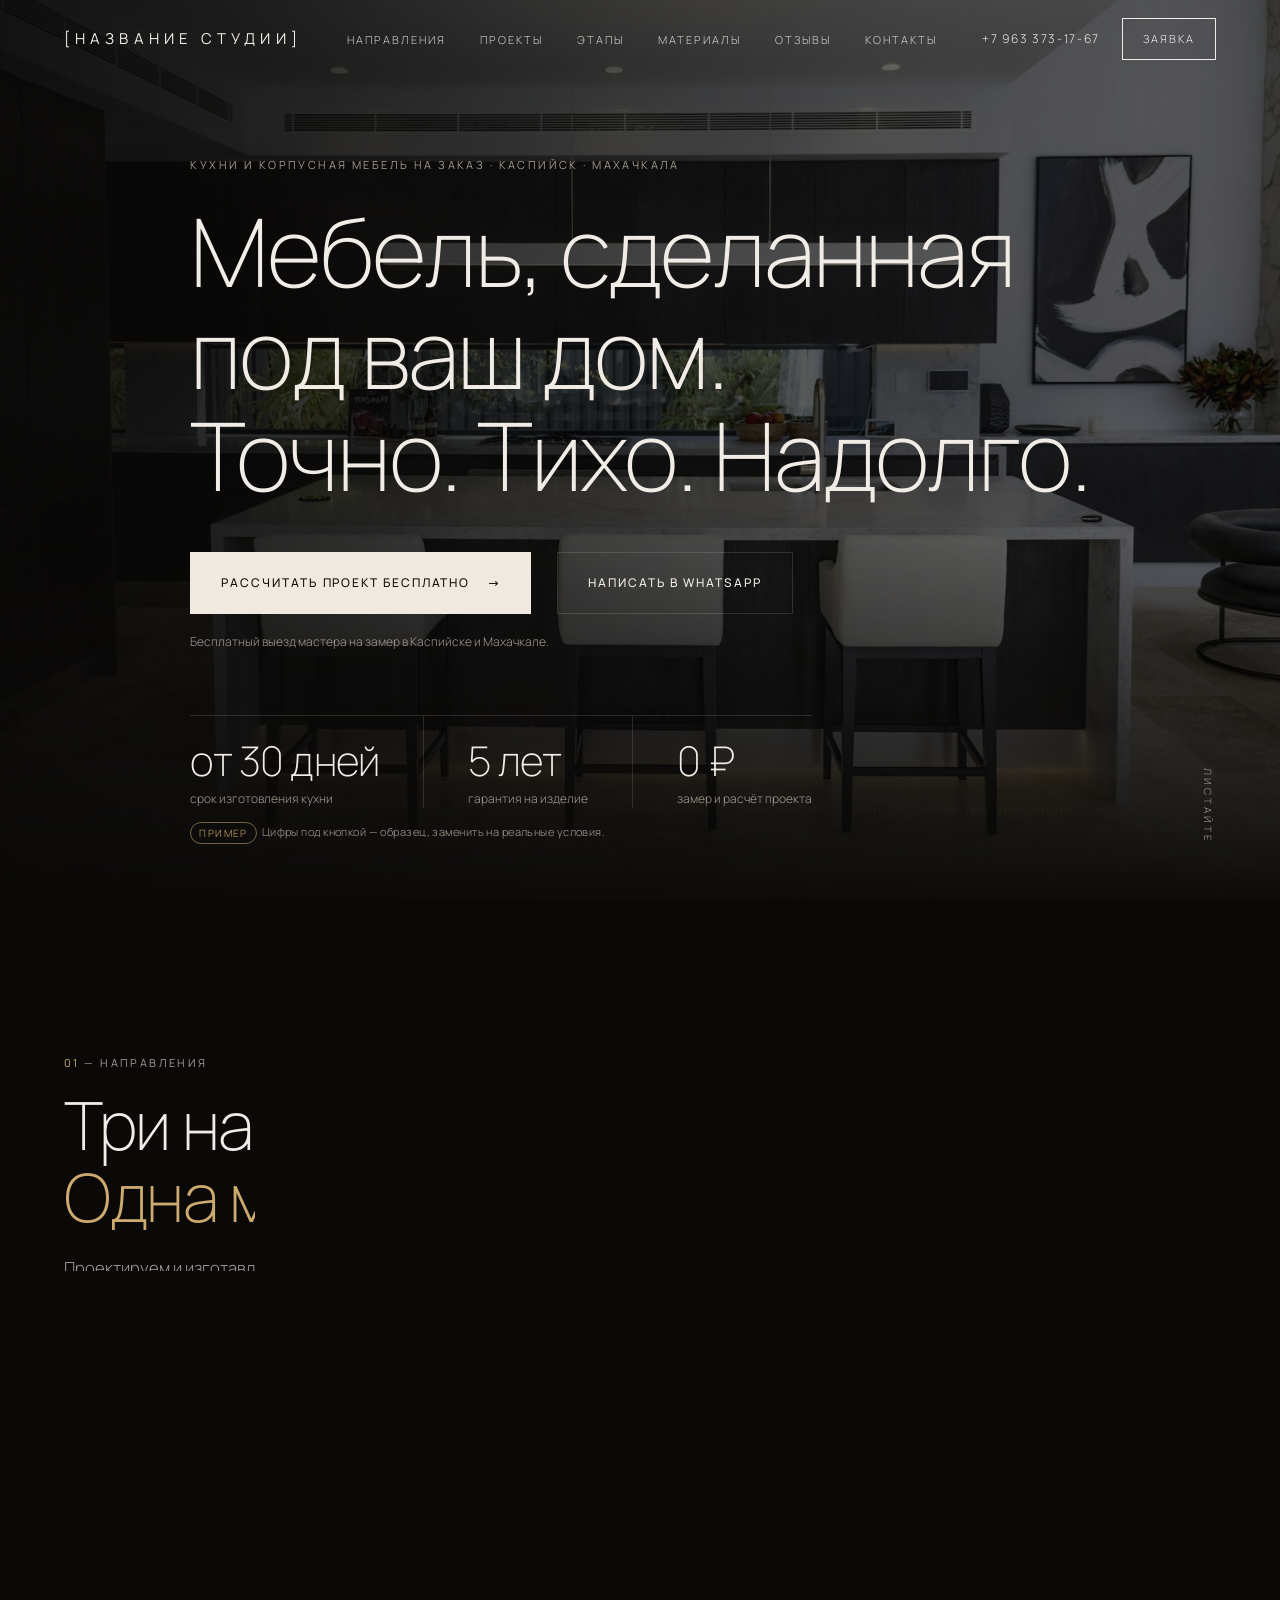
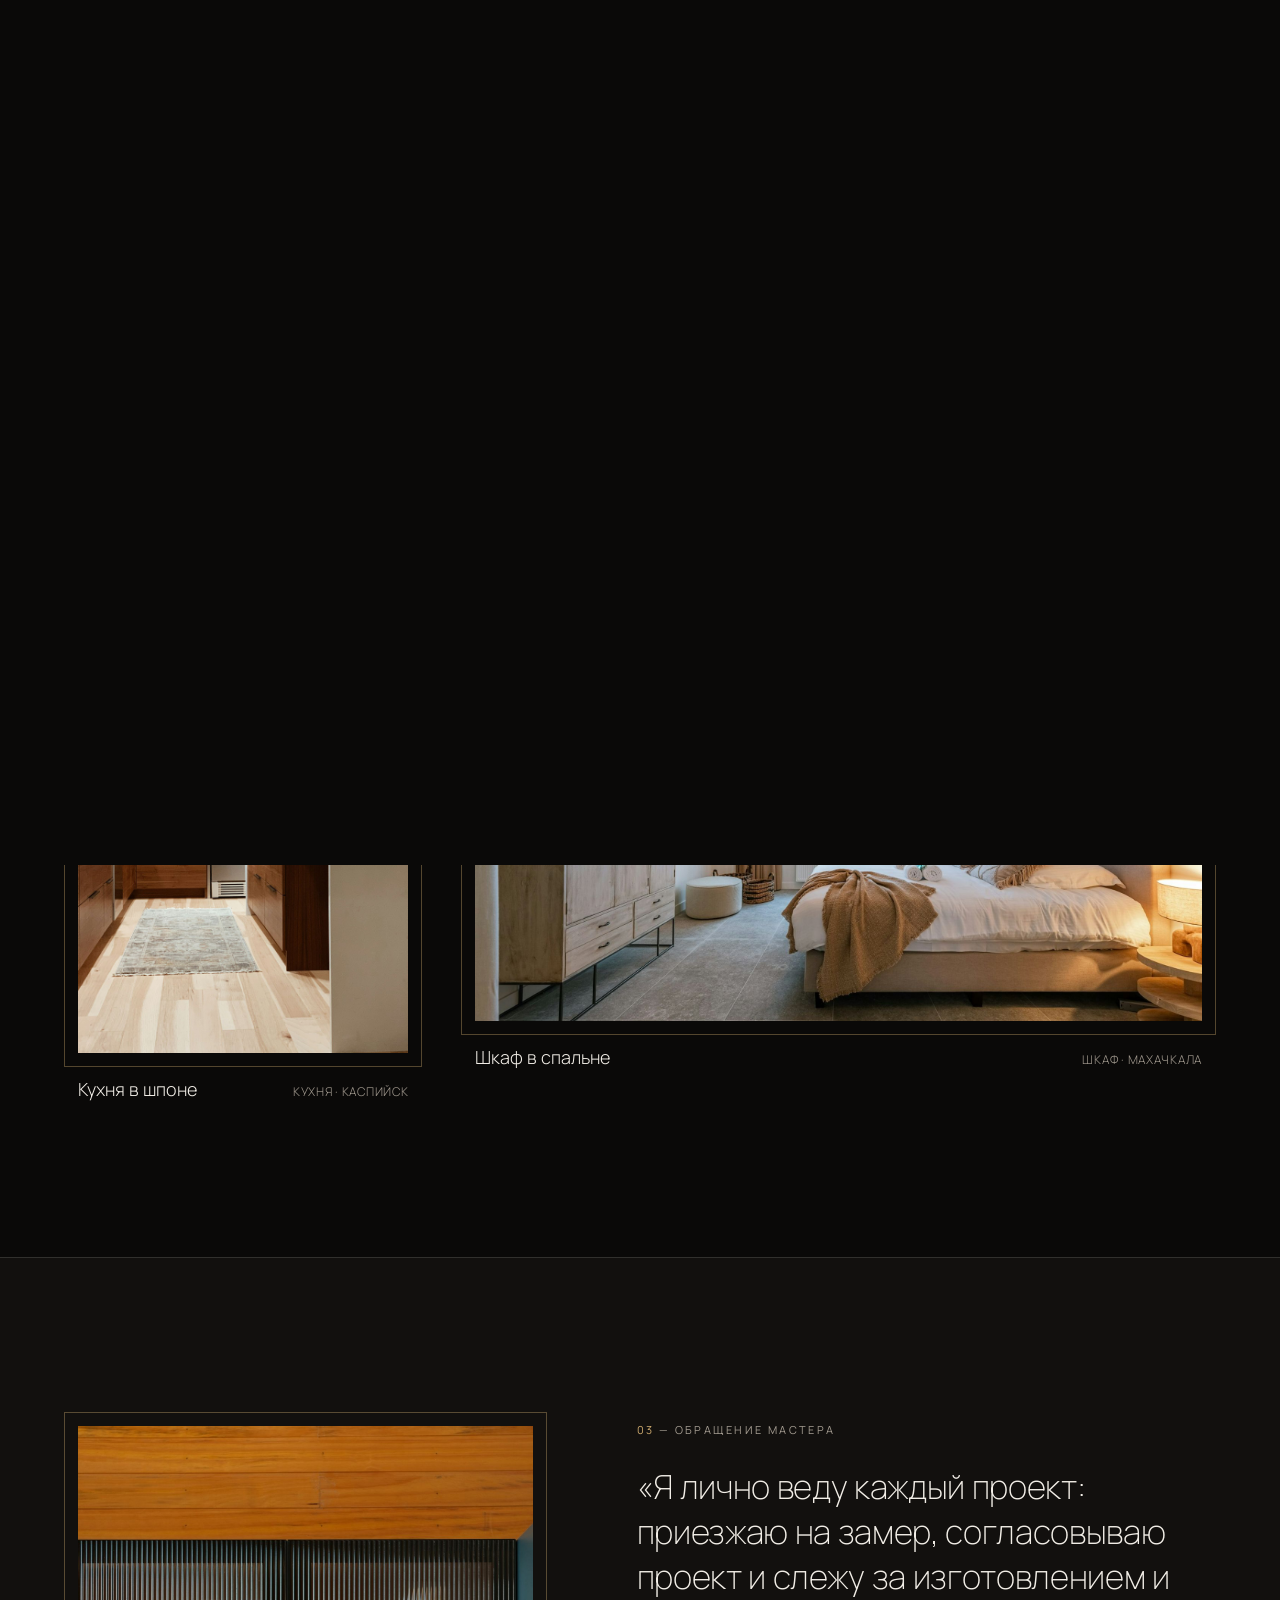
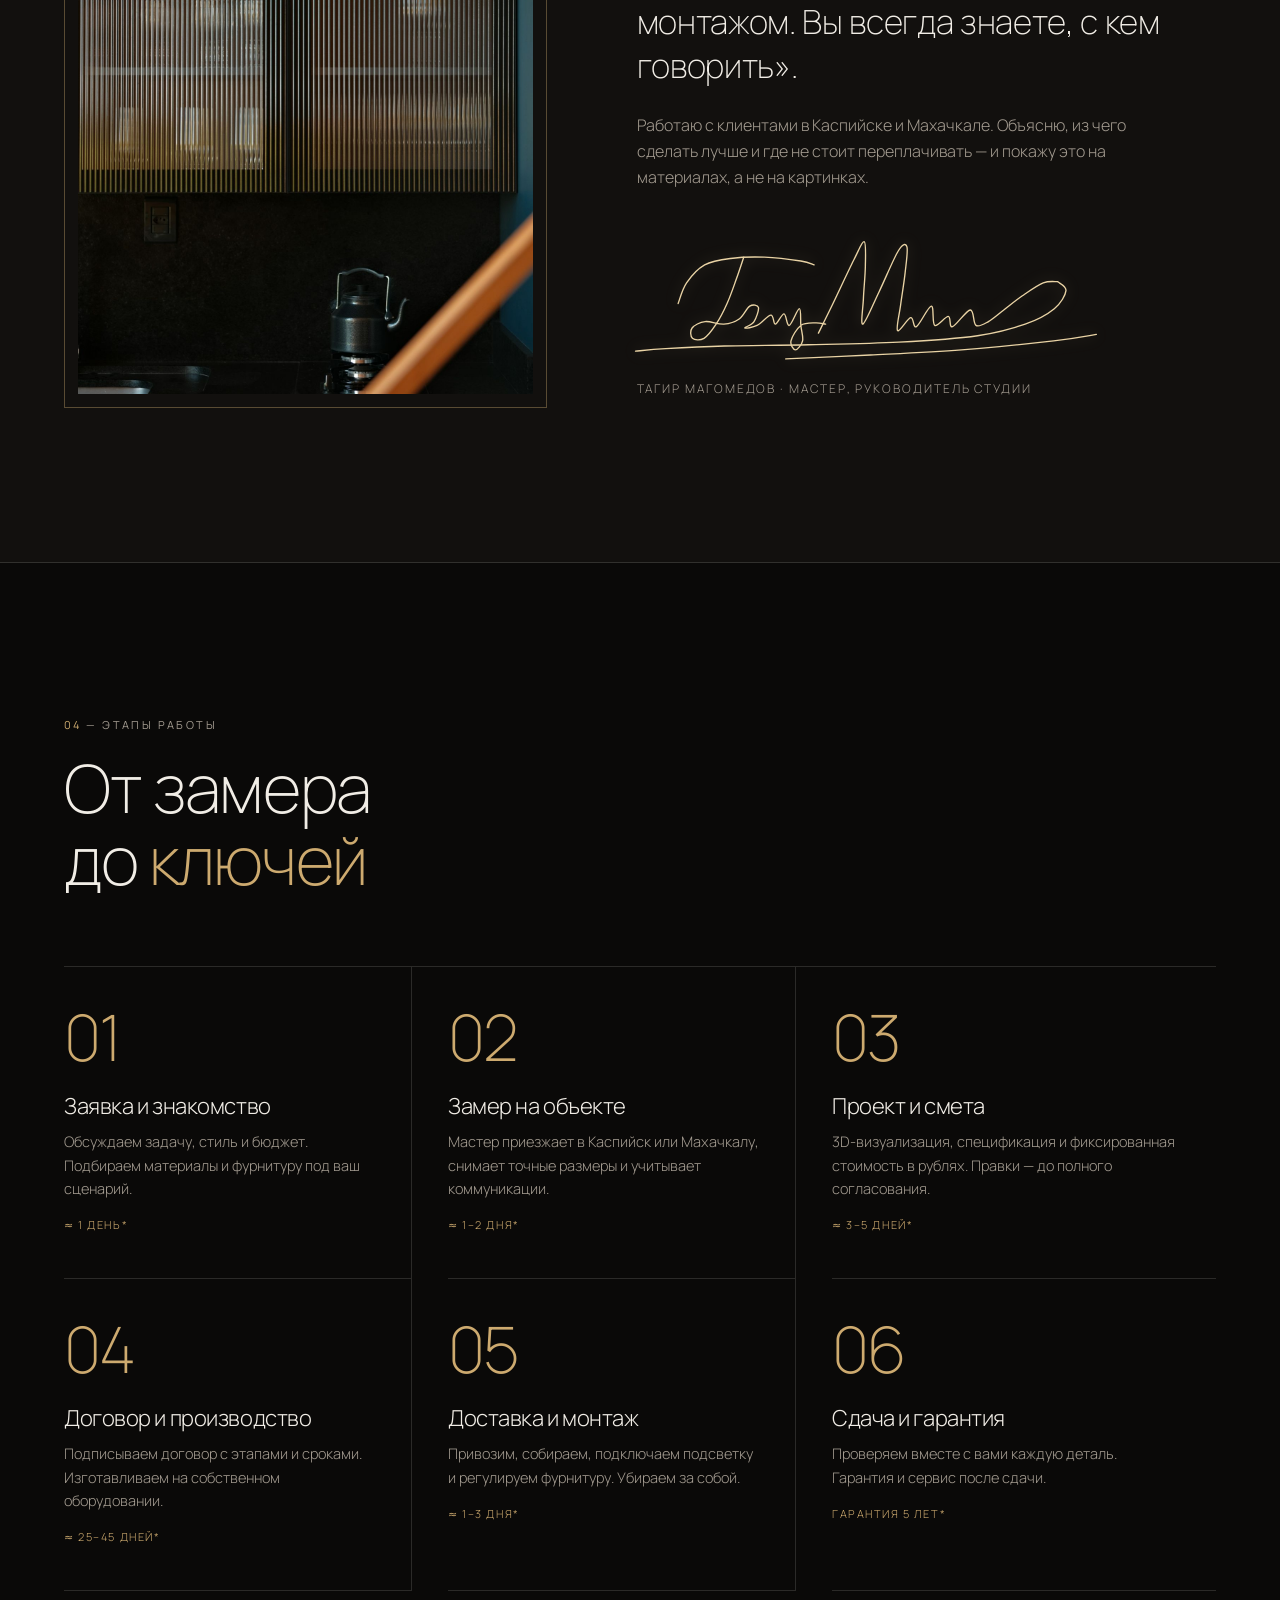
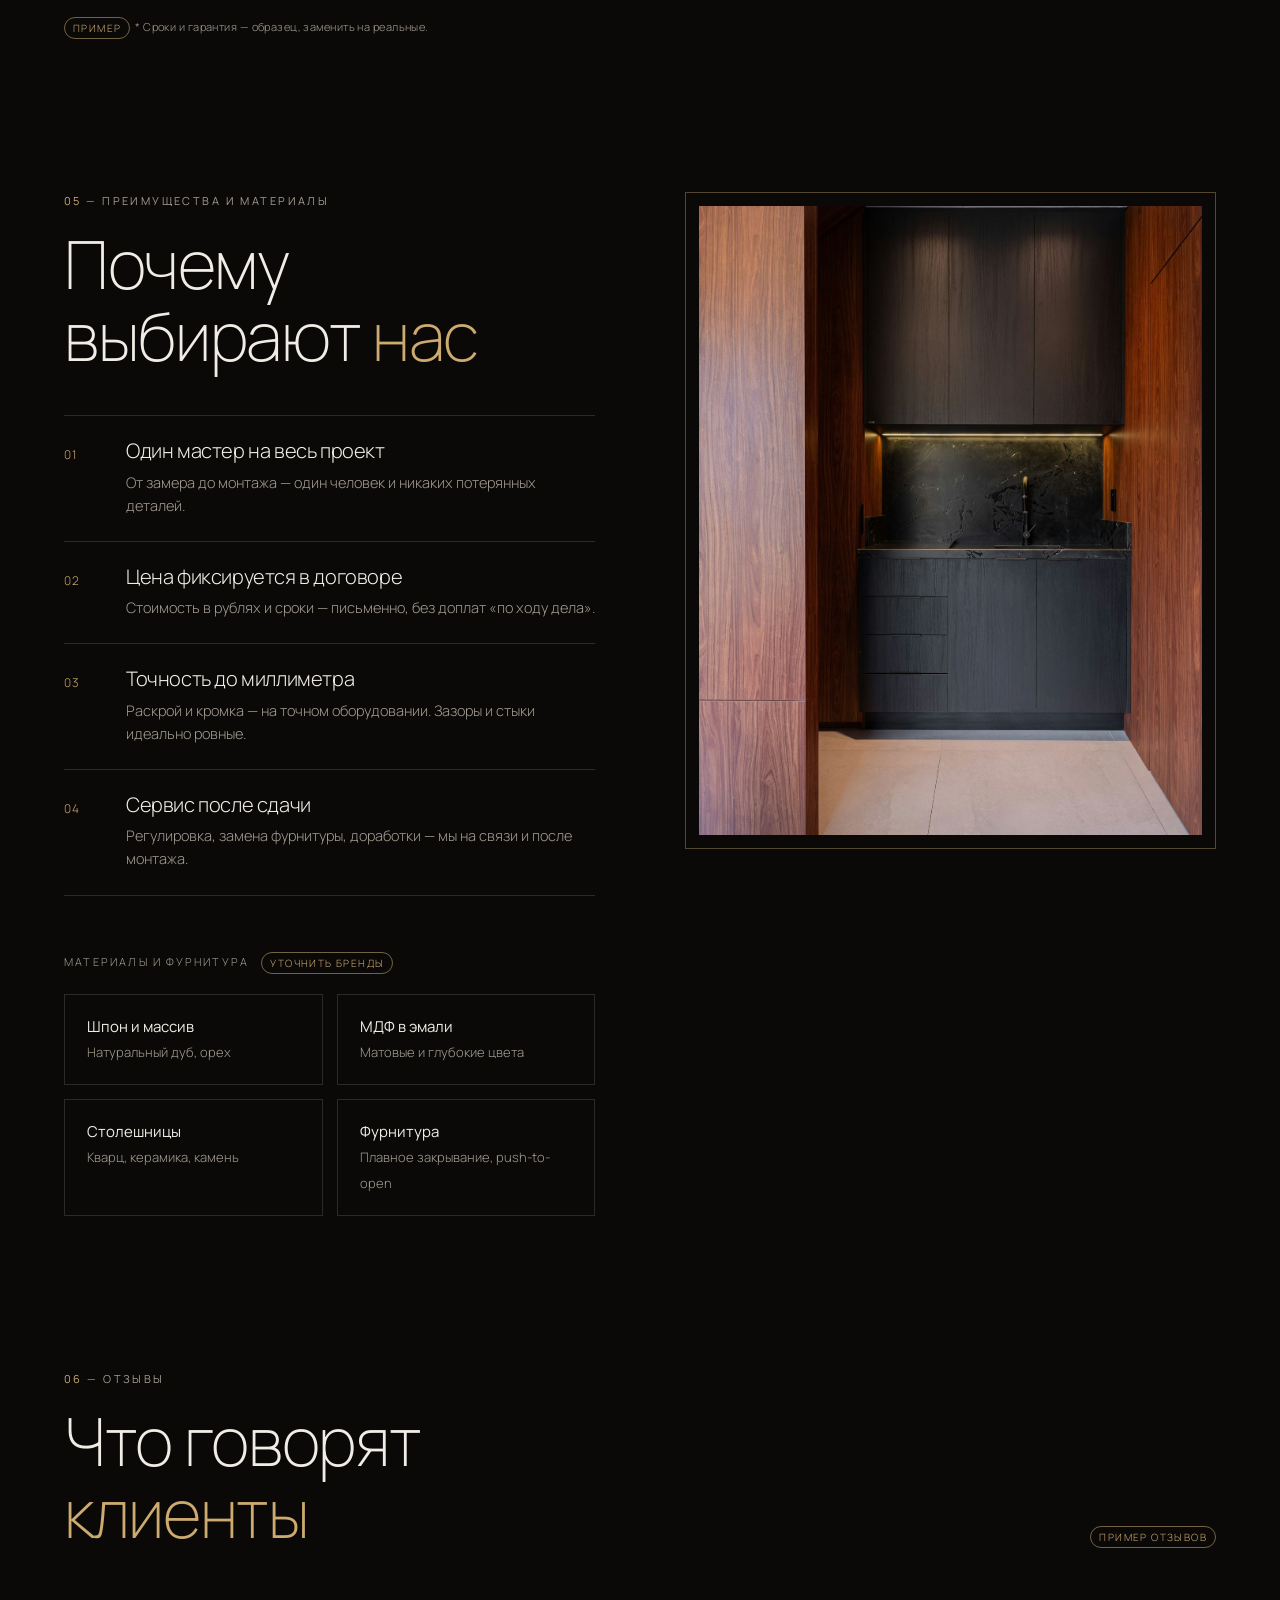
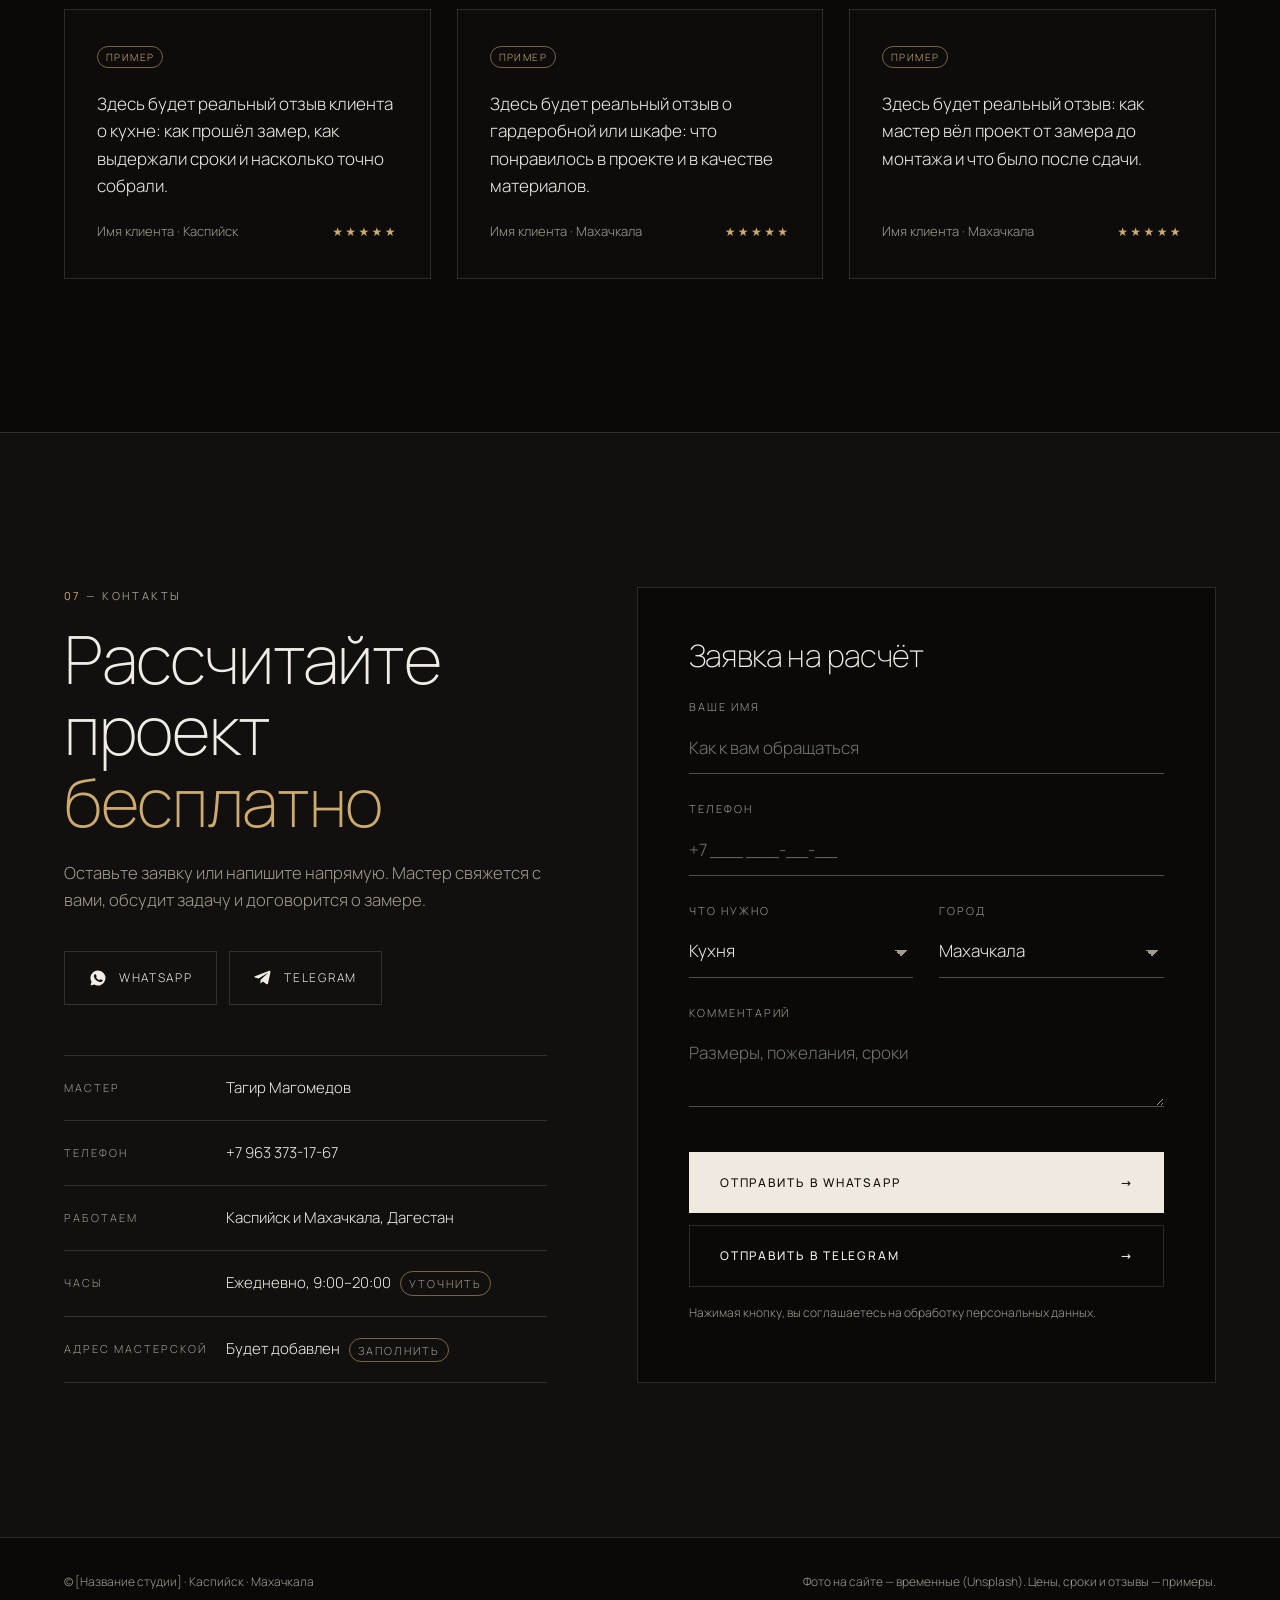
==== commit acb3507f: "Autograph signature: animated SVG stroke drawing instead of script font" ====
--- a/index.html
+++ b/index.html
@@ -114,8 +114,7 @@
       <p class="quote rv" style="--d:.08s">«Я лично веду каждый проект: приезжаю на замер, согласовываю проект и слежу за изготовлением и монтажом. Вы всегда знаете, с кем говорить».</p>
       <p class="quote-p rv" style="--d:.14s">Работаю с клиентами в Каспийске и Махачкале. Объясню, из чего сделать лучше и где не стоит переплачивать — и покажу это на материалах, а не на картинках.</p>
       <div class="sign rv" style="--d:.22s">
-        <span class="hand" data-master>Тагир Магомедов</span>
-        <svg viewBox="0 0 260 14" preserveAspectRatio="none" aria-hidden="true"><path d="M2 9 C 40 2, 70 13, 110 7 S 190 3, 258 8"/></svg>
+        <svg class="autograph" viewBox="0 10 730 210" role="img" aria-label="Подпись: Тагир Магомедов"><path pathLength="1" style="--dl:0.2s;--du:0.6s" d="M73.2 118.0C75.4 112.7 79.4 96.0 86.3 86.0C93.1 76.0 103.0 64.3 114.4 58.0C125.8 51.7 139.2 50.0 154.6 48.0C170.1 46.0 188.9 45.3 207.1 46.0C225.3 46.7 250.9 50.0 263.8 52.0C276.7 54.0 281.0 57.0 284.4 58.0"/><path pathLength="1" style="--dl:0.75s;--du:1.6s" d="M175.1 46.0C173.2 51.7 167.9 68.0 163.6 80.0C159.3 92.0 154.5 106.3 149.2 118.0C144.0 129.7 138.2 141.0 132.2 150.0C126.2 159.0 119.5 168.3 113.4 172.0C107.2 175.7 98.4 174.7 95.4 172.0C92.3 169.3 91.6 160.3 94.9 156.0C98.2 151.7 106.9 147.0 115.1 146.0C123.3 145.0 135.4 150.7 144.2 150.0C153.0 149.3 161.3 146.7 168.0 142.0C174.7 137.3 179.4 125.0 184.4 122.0C189.4 119.0 196.8 120.0 197.9 124.0C199.0 128.0 194.6 140.7 191.1 146.0C187.6 151.3 176.1 155.0 176.9 156.0C177.7 157.0 189.0 155.3 195.8 152.0C202.5 148.7 212.5 136.3 217.3 136.0C222.0 135.7 220.8 150.3 224.2 150.0C227.6 149.7 234.1 133.7 237.7 134.0C241.3 134.3 241.8 153.3 245.8 152.0C249.7 150.7 258.5 126.0 261.5 126.0C264.5 126.0 262.9 143.7 263.8 152.0C264.6 160.3 267.9 169.7 266.5 176.0C265.1 182.3 258.4 190.0 255.4 190.0C252.4 190.0 247.1 182.3 248.5 176.0C249.9 169.7 257.4 156.7 263.8 152.0C270.1 147.3 280.2 148.3 286.6 148.0C293.0 147.7 299.6 149.7 302.2 150.0"/><path pathLength="1" style="--dl:2.3s;--du:1.9s" d="M291.1 164.0C294.7 156.7 303.6 139.0 312.8 120.0C322.0 101.0 337.9 66.3 346.2 50.0C354.5 33.7 359.4 20.3 362.4 22.0C365.3 23.7 364.2 45.3 364.0 60.0C363.8 74.7 361.6 95.0 361.0 110.0C360.4 125.0 356.2 151.7 360.2 150.0C364.2 148.3 376.0 119.0 385.2 100.0C394.4 81.0 408.0 47.7 415.3 36.0C422.5 24.3 426.8 24.3 428.6 30.0C430.4 35.7 427.4 55.0 425.8 70.0C424.2 85.0 420.8 105.0 418.8 120.0C416.8 135.0 411.4 156.7 414.0 160.0C416.6 163.3 429.5 141.0 434.4 140.0C439.3 139.0 438.0 157.0 443.3 154.0C448.6 151.0 461.6 122.3 466.4 122.0C471.1 121.7 467.3 149.3 471.8 152.0C476.2 154.7 488.2 137.7 492.8 138.0C497.4 138.3 493.6 155.7 499.3 154.0C505.0 152.3 521.0 128.3 527.0 128.0C533.1 127.7 531.1 149.0 535.8 152.0C540.4 155.0 547.9 150.0 555.1 146.0C562.3 142.0 570.2 134.7 579.0 128.0C587.8 121.3 597.7 113.0 607.9 106.0C618.1 99.0 631.1 89.7 640.3 86.0C649.4 82.3 659.0 84.3 662.7 84.0"/><path pathLength="1" style="--dl:4.1s;--du:1.5s" d="M662.7 84.0C664.9 86.3 676.5 91.0 675.6 98.0C674.8 105.0 668.1 117.3 657.5 126.0C646.9 134.7 632.1 143.0 612.2 150.0C592.3 157.0 570.9 163.3 538.2 168.0C505.5 172.7 459.9 175.7 416.0 178.0C372.2 180.3 320.4 181.0 275.2 182.0C229.9 183.0 181.6 183.0 144.7 184.0C107.8 185.0 76.8 186.7 53.8 188.0C30.9 189.3 14.8 191.3 7.0 192.0"/><path pathLength="1" style="--dl:5.4s;--du:0.7s" d="M240.3 204.0C262.2 203.0 326.1 200.3 371.6 198.0C417.2 195.7 465.9 193.7 513.4 190.0C560.9 186.3 621.6 180.0 656.5 176.0C691.4 172.0 711.6 167.7 722.7 166.0"/></svg>
         <small>Тагир Магомедов · мастер, руководитель студии</small>
       </div>
     </div>
--- a/assets/style.css
+++ b/assets/style.css
@@ -1,8 +1,6 @@
 @font-face{font-family:'Manrope';font-weight:200 700;font-display:swap;src:url(../fonts/manrope-cyr.woff2) format('woff2');unicode-range:U+0301,U+0400-045F,U+0490-0491,U+04B0-04B1,U+2116}
 @font-face{font-family:'Manrope';font-weight:200 700;font-display:swap;src:url(../fonts/manrope-latinext.woff2) format('woff2');unicode-range:U+0100-02BA,U+02BD-02C5,U+02C7-02CC,U+02CE-02D7,U+02DD-02FF,U+0304,U+0308,U+0329,U+1D00-1DBF,U+1E00-1E9F,U+1EF2-1EFF,U+2020,U+20A0-20AB,U+20AD-20C4,U+2113,U+2C60-2C7F,U+A720-A7FF}
 @font-face{font-family:'Manrope';font-weight:200 700;font-display:swap;src:url(../fonts/manrope-latin.woff2) format('woff2');unicode-range:U+0000-00FF,U+0131,U+0152-0153,U+02BB-02BC,U+02C6,U+02DA,U+02DC,U+0304,U+0308,U+0329,U+2000-206F,U+20AC,U+2122,U+2191,U+2193,U+2212,U+2215,U+FEFF,U+FFFD}
-@font-face{font-family:'Marck Script';font-display:swap;src:url(../fonts/marck-cyr.woff2) format('woff2');unicode-range:U+0301,U+0400-045F,U+0490-0491,U+04B0-04B1,U+2116}
-@font-face{font-family:'Marck Script';font-display:swap;src:url(../fonts/marck-latin.woff2) format('woff2');unicode-range:U+0000-00FF,U+0131,U+0152-0153,U+02BB-02BC,U+02C6,U+02DA,U+02DC,U+2000-206F,U+20AC,U+2122}
 
 :root{
   --bg:#0a0908;--bg2:#12100e;--bg3:#1a1713;
@@ -112,9 +110,11 @@
 .quote{font-size:clamp(22px,2.6vw,38px);font-weight:200;line-height:1.35;letter-spacing:-.01em;margin-top:26px}
 .quote-p{color:var(--muted);margin-top:24px;max-width:540px}
 .sign{margin-top:38px;display:flex;flex-direction:column;gap:2px}
-.sign .hand{font-family:'Marck Script','Segoe Script',cursive;font-size:clamp(46px,5.4vw,78px);line-height:1;color:var(--gold);transform:rotate(-4deg);transform-origin:left center;display:inline-block;letter-spacing:.01em;text-shadow:0 0 30px rgba(205,170,111,.18)}
 .sign small{font-size:12px;letter-spacing:.16em;text-transform:uppercase;color:var(--muted);margin-top:8px}
-.sign svg{width:min(260px,70%);height:14px;margin-top:2px;stroke:var(--gold);fill:none;stroke-width:1.4;opacity:.7}
+.sign .autograph{width:min(470px,100%);height:auto;margin:6px 0 0 -6px;overflow:visible;fill:none;stroke:#e9d3a5;stroke-width:2.1;stroke-linecap:round;stroke-linejoin:round;filter:drop-shadow(0 0 7px rgba(233,211,165,.28))}
+.js .sign .autograph path{stroke-dasharray:1;stroke-dashoffset:1;transition:stroke-dashoffset var(--du,1s) cubic-bezier(.45,.05,.35,1) var(--dl,0s)}
+.js .sign.in .autograph path{stroke-dashoffset:0}
+@media (prefers-reduced-motion:reduce){.js .sign .autograph path{stroke-dashoffset:0}}
 
 /* process */
 .steps{display:grid;grid-template-columns:repeat(3,1fr);margin-top:70px;border-top:1px solid var(--line)}
